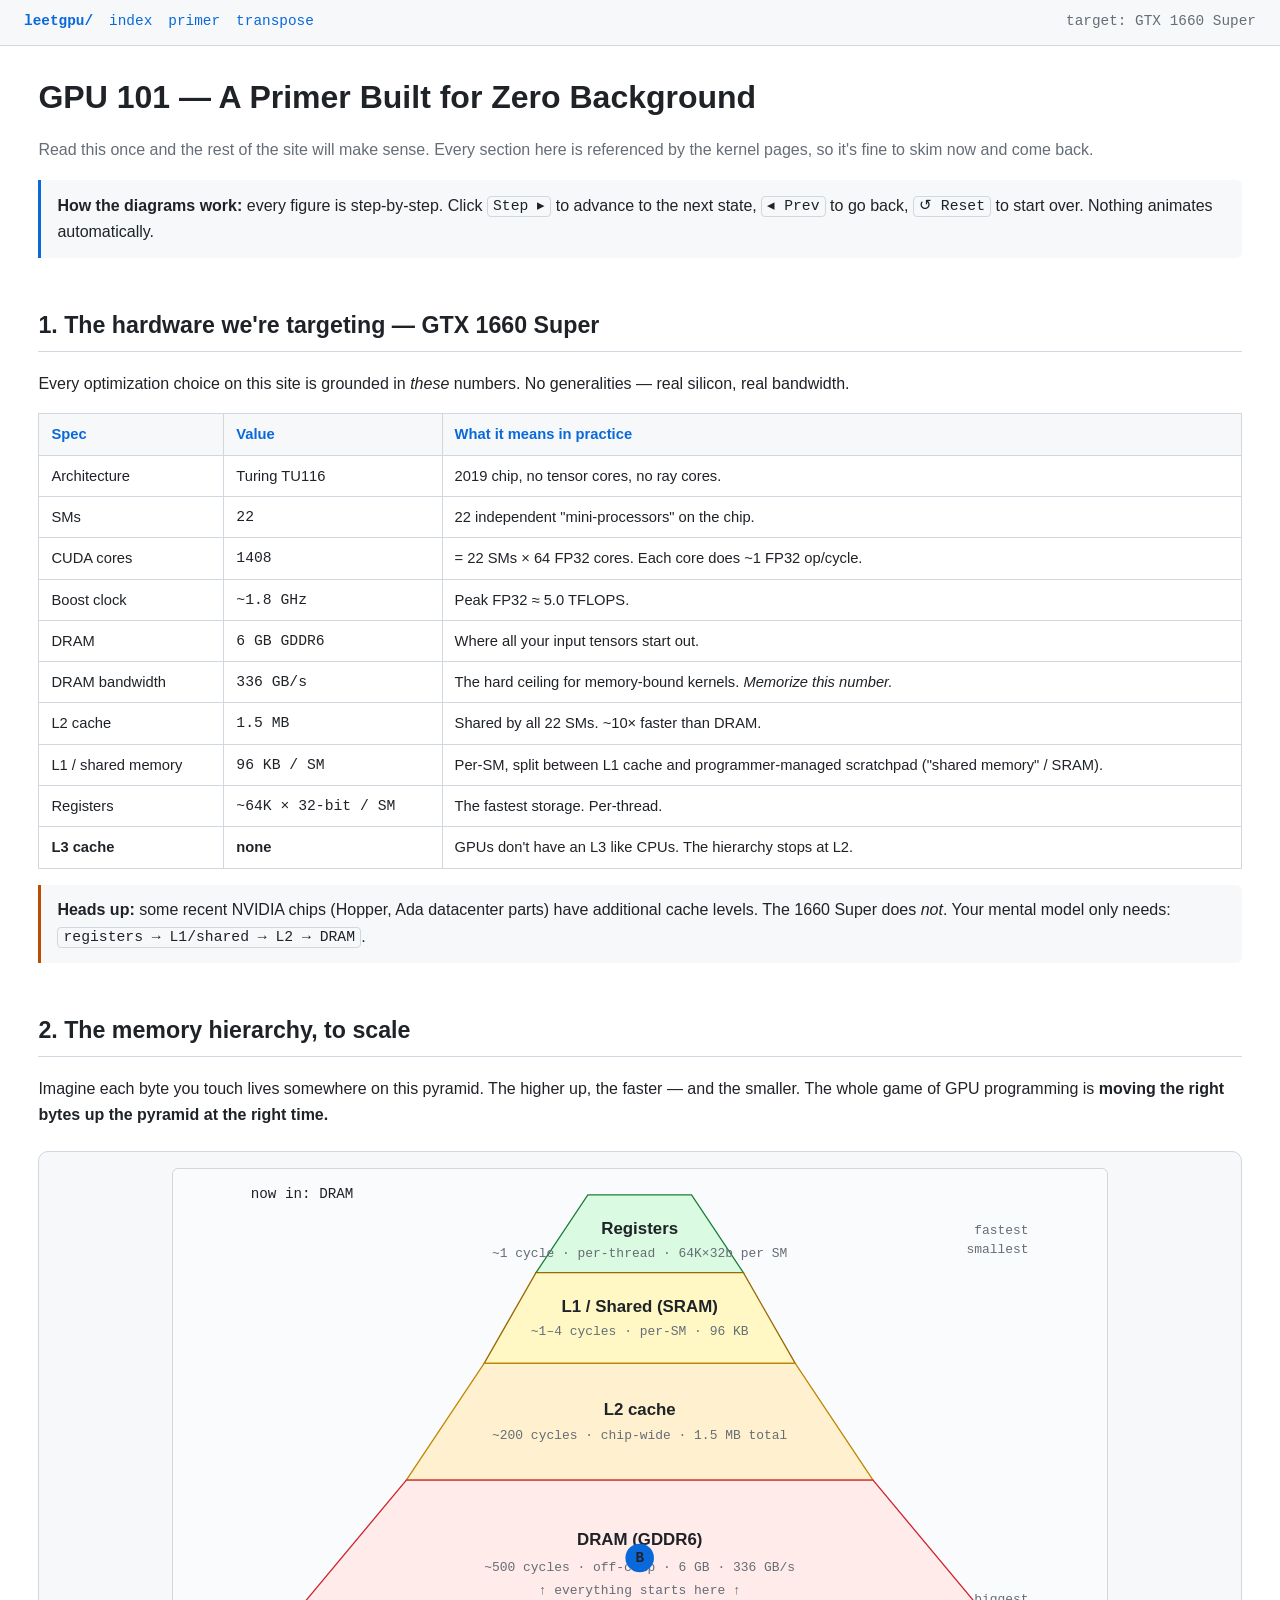
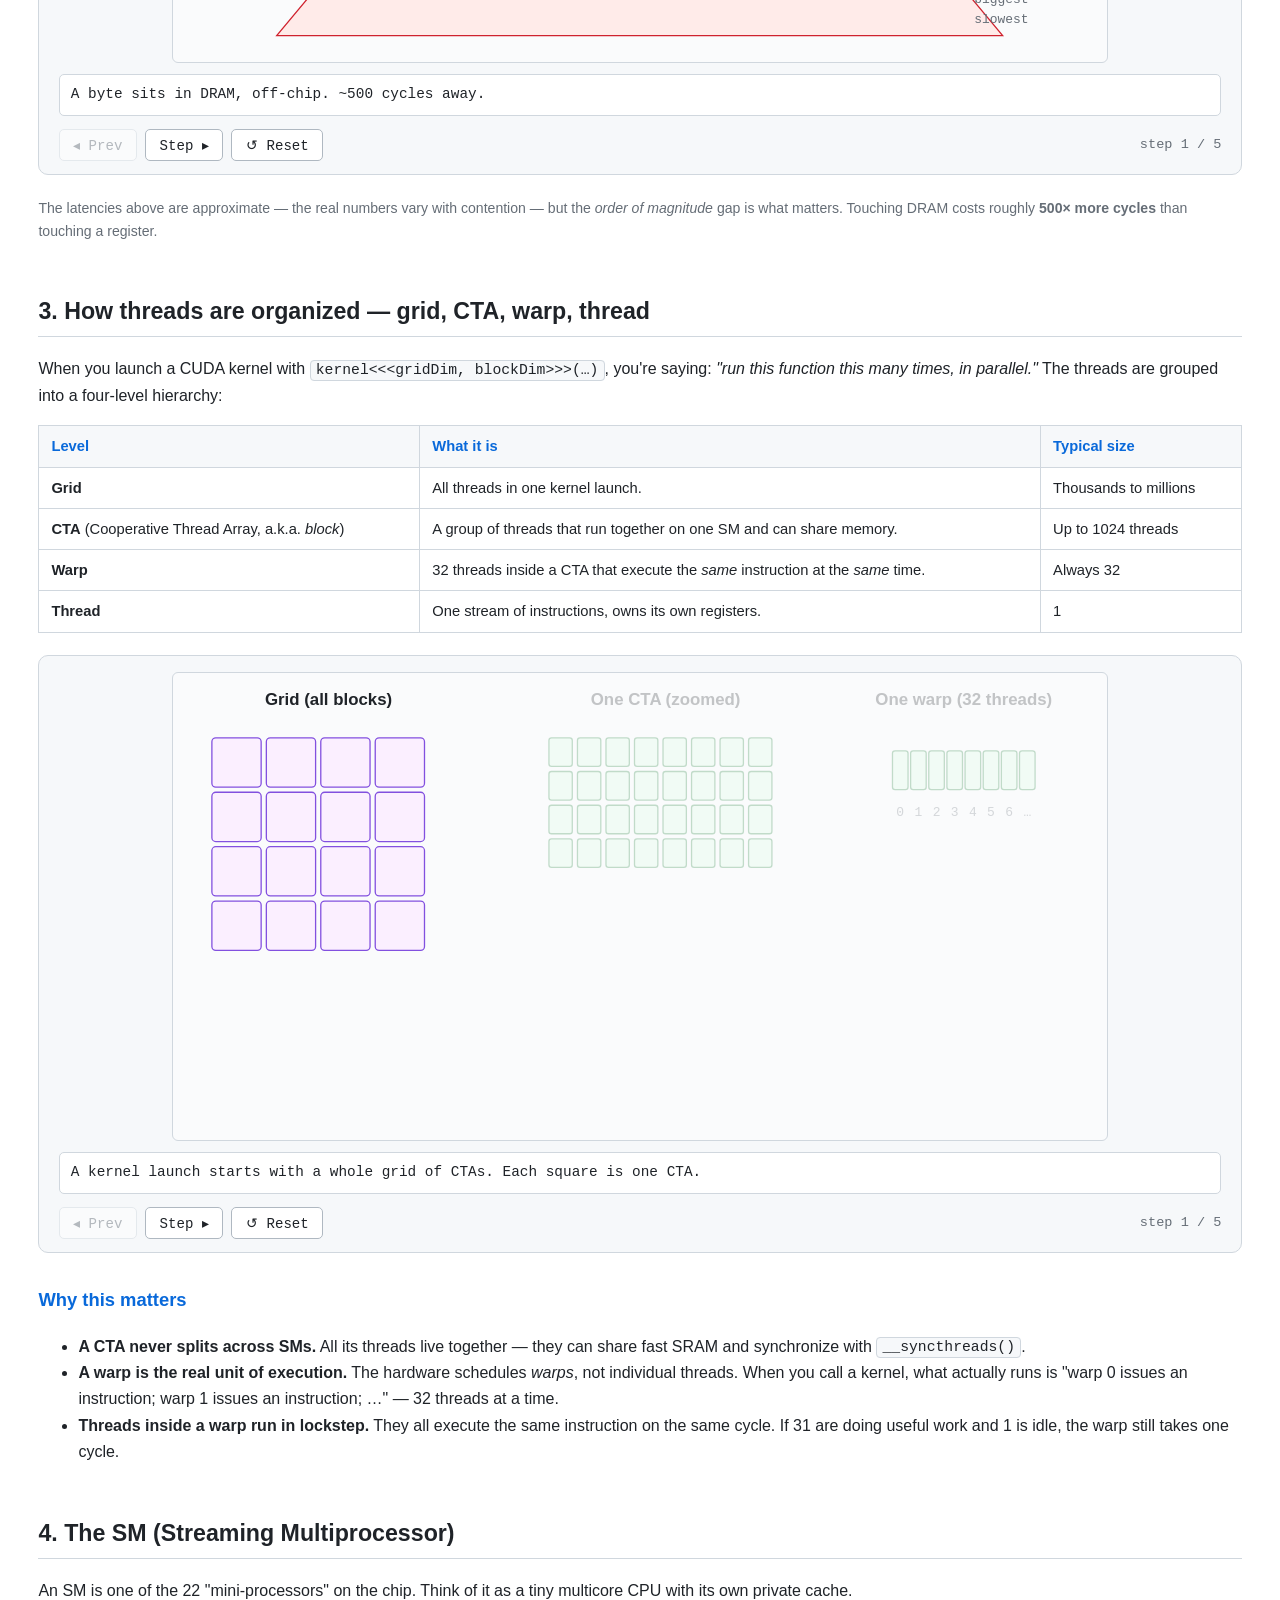
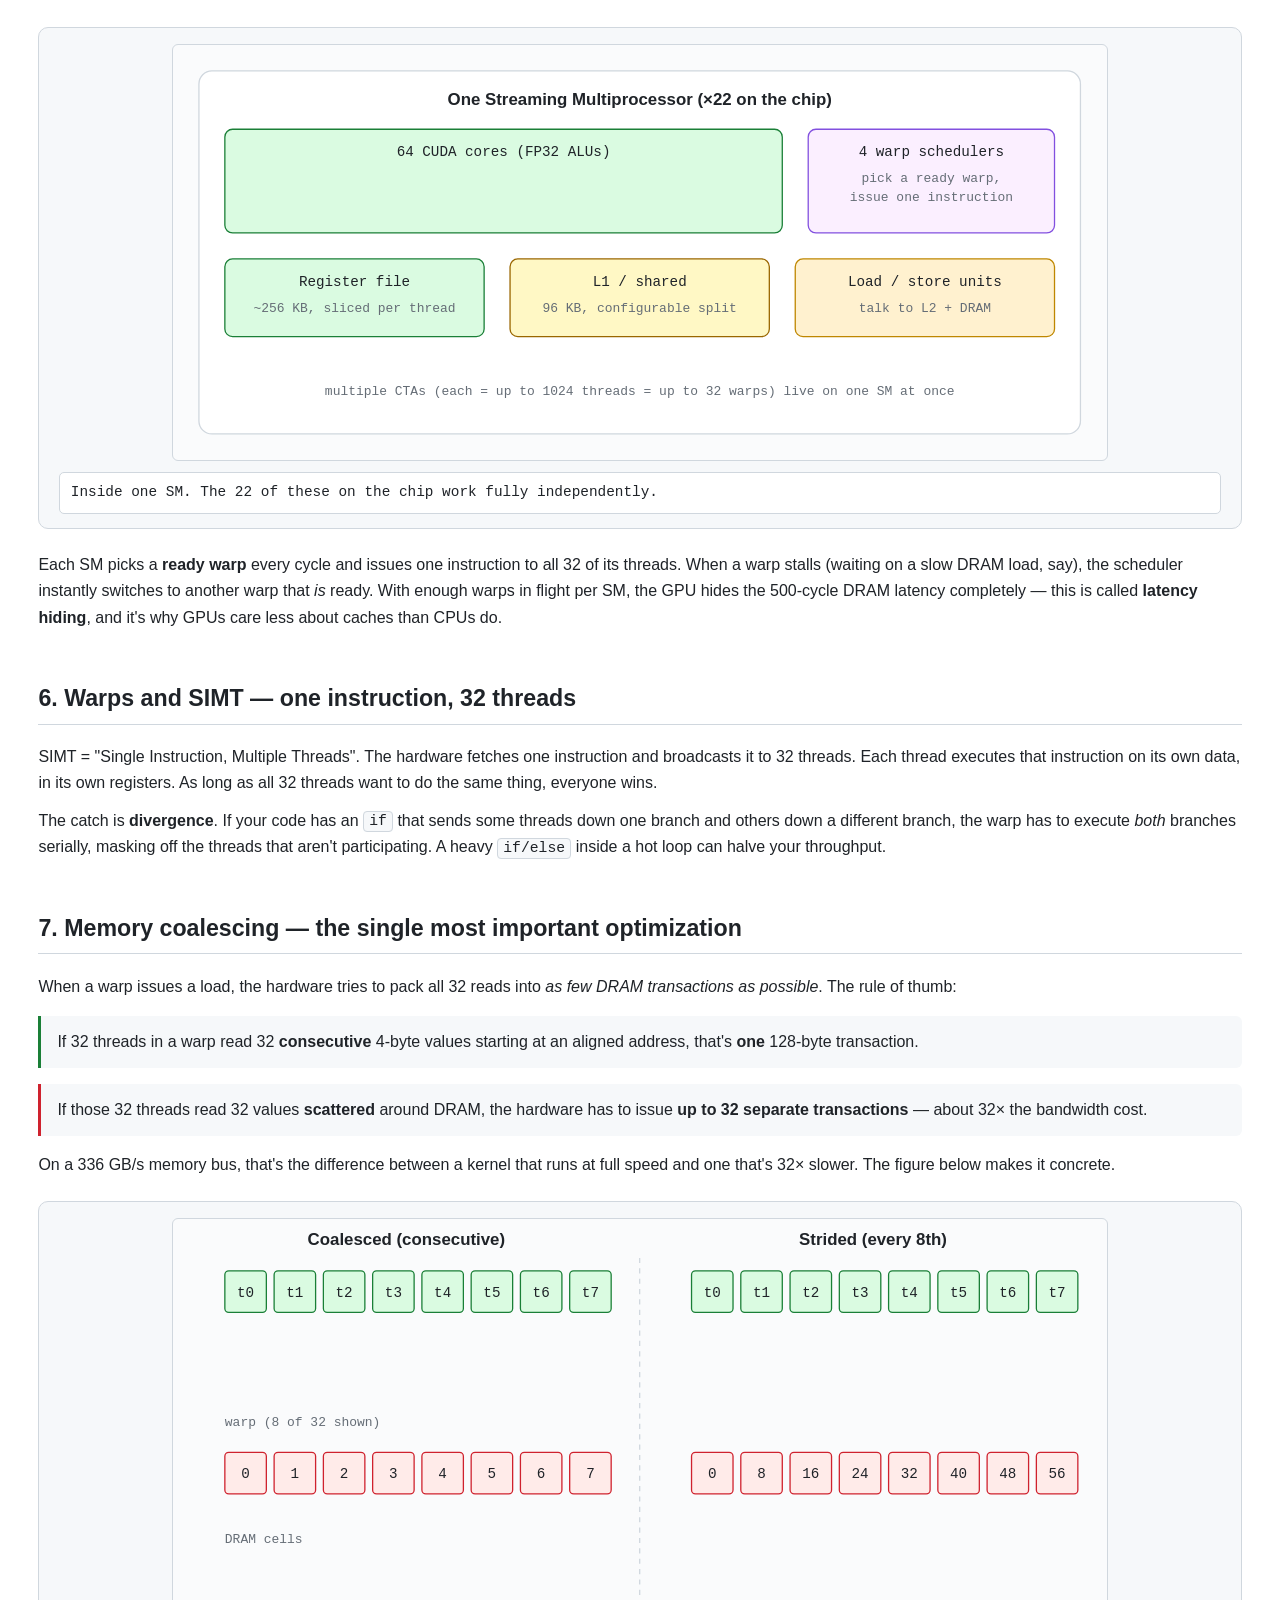
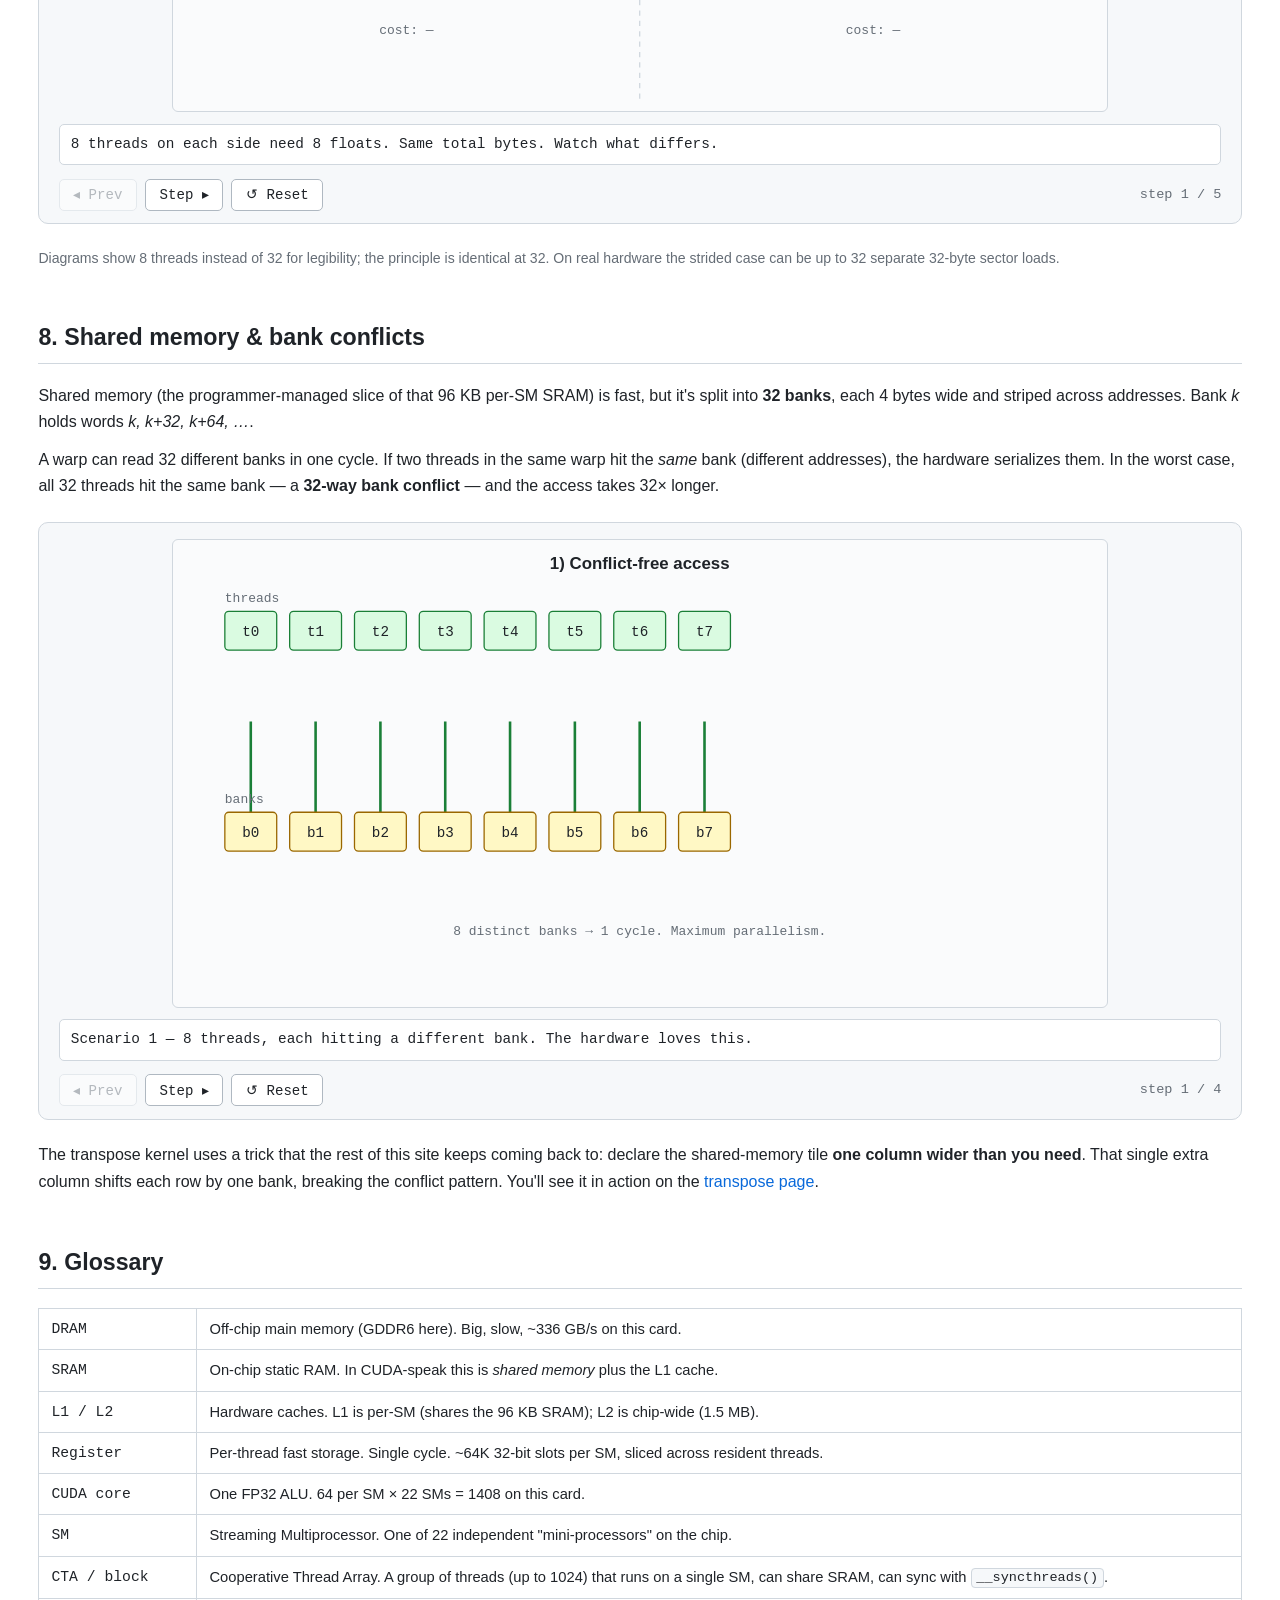
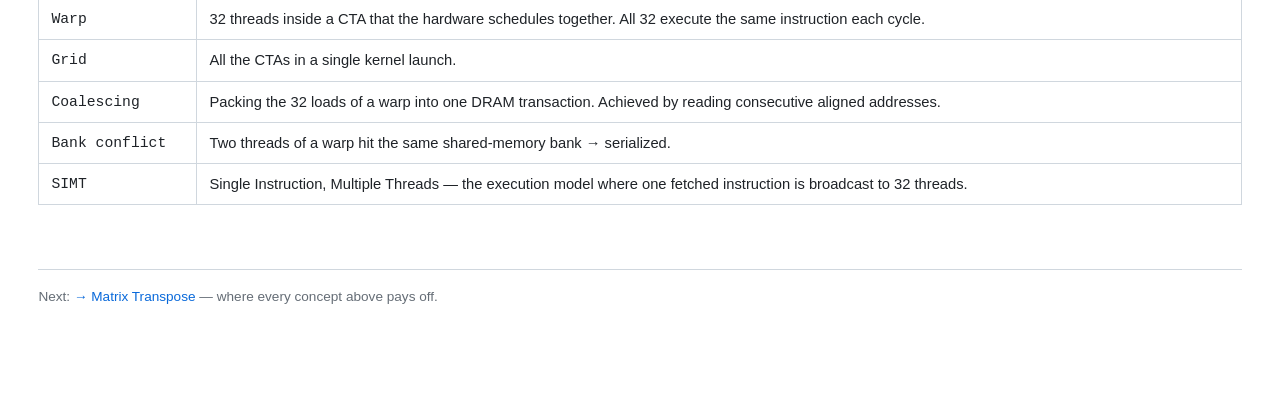
==== docs/primer.html @ 8d734453 "first" ====
<!DOCTYPE html>
<html lang="en">
<head>
<meta charset="UTF-8" />
<meta name="viewport" content="width=device-width, initial-scale=1" />
<title>GPU 101 Primer — LeetGPU</title>
<link rel="stylesheet" href="styles.css" />
</head>
<body>

<nav class="topnav">
    <span class="brand">leetgpu/</span>
    <a href="index.html">index</a>
    <a href="primer.html">primer</a>
    <a href="transpose.html">transpose</a>
    <span class="spacer"></span>
    <span class="dim">target: GTX 1660 Super</span>
</nav>

<main>

<h1>GPU 101 — A Primer Built for Zero Background</h1>
<p class="dim">
    Read this once and the rest of the site will make sense. Every section here is
    referenced by the kernel pages, so it's fine to skim now and come back.
</p>

<div class="callout">
    <strong>How the diagrams work:</strong> every figure is step-by-step. Click
    <code>Step ▸</code> to advance to the next state, <code>◂ Prev</code> to go back,
    <code>↺ Reset</code> to start over. Nothing animates automatically.
</div>


<h2>1. The hardware we're targeting — GTX 1660 Super</h2>

<p>
    Every optimization choice on this site is grounded in <em>these</em> numbers.
    No generalities — real silicon, real bandwidth.
</p>

<table>
<tr><th>Spec</th><th>Value</th><th>What it means in practice</th></tr>
<tr><td>Architecture</td><td>Turing TU116</td><td>2019 chip, no tensor cores, no ray cores.</td></tr>
<tr><td>SMs</td><td class="mono">22</td><td>22 independent "mini-processors" on the chip.</td></tr>
<tr><td>CUDA cores</td><td class="mono">1408</td><td>= 22 SMs × 64 FP32 cores. Each core does ~1 FP32 op/cycle.</td></tr>
<tr><td>Boost clock</td><td class="mono">~1.8 GHz</td><td>Peak FP32 ≈ 5.0 TFLOPS.</td></tr>
<tr><td>DRAM</td><td class="mono">6 GB GDDR6</td><td>Where all your input tensors start out.</td></tr>
<tr><td>DRAM bandwidth</td><td class="mono">336 GB/s</td><td>The hard ceiling for memory-bound kernels. <em>Memorize this number.</em></td></tr>
<tr><td>L2 cache</td><td class="mono">1.5 MB</td><td>Shared by all 22 SMs. ~10× faster than DRAM.</td></tr>
<tr><td>L1 / shared memory</td><td class="mono">96 KB / SM</td><td>Per-SM, split between L1 cache and programmer-managed scratchpad ("shared memory" / SRAM).</td></tr>
<tr><td>Registers</td><td class="mono">~64K × 32-bit / SM</td><td>The fastest storage. Per-thread.</td></tr>
<tr><td><strong>L3 cache</strong></td><td><strong>none</strong></td><td>GPUs don't have an L3 like CPUs. The hierarchy stops at L2.</td></tr>
</table>

<div class="callout warn">
    <strong>Heads up:</strong> some recent NVIDIA chips (Hopper, Ada datacenter parts)
    have additional cache levels. The 1660 Super does <em>not</em>. Your mental
    model only needs: <code>registers → L1/shared → L2 → DRAM</code>.
</div>

<!-- ===================================================================== -->
<h2>2. The memory hierarchy, to scale</h2>

<p>
    Imagine each byte you touch lives somewhere on this pyramid. The higher up,
    the faster — and the smaller. The whole game of GPU programming is
    <strong>moving the right bytes up the pyramid at the right time.</strong>
</p>

<div class="figure" id="fig-mem">
    <svg viewBox="0 0 720 380" preserveAspectRatio="xMidYMid meet" aria-label="GPU memory hierarchy">
        <g id="memHier">
            <!-- Register layer (top) -->
            <polygon points="320,20 400,20 440,80 280,80" fill="#dafbe1" stroke="#1a7f37" />
            <text x="360" y="50" text-anchor="middle" class="svg-title">Registers</text>
            <text x="360" y="68" text-anchor="middle" class="svg-dim">~1 cycle · per-thread · 64K×32b per SM</text>

            <!-- L1 / shared -->
            <polygon points="280,80 440,80 480,150 240,150" fill="#fff8c5" stroke="#9a6700" />
            <text x="360" y="110" text-anchor="middle" class="svg-title">L1 / Shared (SRAM)</text>
            <text x="360" y="128" text-anchor="middle" class="svg-dim">~1–4 cycles · per-SM · 96 KB</text>

            <!-- L2 -->
            <polygon points="240,150 480,150 540,240 180,240" fill="#fff1cf" stroke="#bf8700" />
            <text x="360" y="190" text-anchor="middle" class="svg-title">L2 cache</text>
            <text x="360" y="208" text-anchor="middle" class="svg-dim">~200 cycles · chip-wide · 1.5 MB total</text>

            <!-- DRAM (bottom) -->
            <polygon points="180,240 540,240 640,360 80,360" fill="#ffebe9" stroke="#cf222e" />
            <text x="360" y="290" text-anchor="middle" class="svg-title">DRAM (GDDR6)</text>
            <text x="360" y="310" text-anchor="middle" class="svg-dim">~500 cycles · off-chip · 6 GB · 336 GB/s</text>
            <text x="360" y="328" text-anchor="middle" class="svg-dim">↑ everything starts here ↑</text>
        </g>

        <!-- Side annotations -->
        <text x="660" y="50"  class="svg-dim" text-anchor="end">fastest</text>
        <text x="660" y="350" class="svg-dim" text-anchor="end">slowest</text>
        <text x="660" y="65"  class="svg-dim" text-anchor="end">smallest</text>
        <text x="660" y="335" class="svg-dim" text-anchor="end">biggest</text>

        <!-- Moving "byte" packet -->
        <g id="bytePacket" opacity="0">
            <circle r="11" fill="#0969da" />
            <text dy="3.5" text-anchor="middle" class="svg-lbl" fill="#fff" font-weight="700">B</text>
        </g>
        <text id="byteLabel" x="60" y="22" class="svg-lbl" fill="#0969da">a byte's journey…</text>
    </svg>
    <div class="caption" id="cap-mem">Click <strong>Step ▸</strong> to walk one byte from DRAM up to a register.</div>
    <div class="controls">
        <button data-act="prev">◂ Prev</button>
        <button data-act="step">Step ▸</button>
        <button data-act="reset">↺ Reset</button>
        <span class="tick-label">step 1 / 5</span>
    </div>
</div>

<p class="dim small">
    The latencies above are approximate — the real numbers vary with contention —
    but the <em>order of magnitude</em> gap is what matters. Touching DRAM costs
    roughly <strong>500× more cycles</strong> than touching a register.
</p>

<!-- ===================================================================== -->
<h2>3. How threads are organized — grid, CTA, warp, thread</h2>

<p>
    When you launch a CUDA kernel with <code>kernel&lt;&lt;&lt;gridDim, blockDim&gt;&gt;&gt;(…)</code>,
    you're saying: <em>"run this function this many times, in parallel."</em> The threads
    are grouped into a four-level hierarchy:
</p>

<table>
<tr><th>Level</th><th>What it is</th><th>Typical size</th></tr>
<tr><td><strong>Grid</strong></td><td>All threads in one kernel launch.</td><td>Thousands to millions</td></tr>
<tr><td><strong>CTA</strong> (Cooperative Thread Array, a.k.a. <em>block</em>)</td><td>A group of threads that run together on one SM and can share memory.</td><td>Up to 1024 threads</td></tr>
<tr><td><strong>Warp</strong></td><td>32 threads inside a CTA that execute the <em>same</em> instruction at the <em>same</em> time.</td><td>Always 32</td></tr>
<tr><td><strong>Thread</strong></td><td>One stream of instructions, owns its own registers.</td><td>1</td></tr>
</table>

<div class="figure" id="fig-grid">
    <svg viewBox="0 0 720 360" preserveAspectRatio="xMidYMid meet">
        <g id="gridView">
            <text x="120" y="25" text-anchor="middle" class="svg-title">Grid (all blocks)</text>
            <g id="gridBlocks"></g>
        </g>

        <g id="ctaView">
            <text x="380" y="25" text-anchor="middle" class="svg-title">One CTA (zoomed)</text>
            <g id="ctaThreads"></g>
        </g>

        <g id="warpView">
            <text x="610" y="25" text-anchor="middle" class="svg-title">One warp (32 threads)</text>
            <g id="warpLane"></g>
            <text x="610" y="200" text-anchor="middle" class="svg-dim" id="warpInstr">idle</text>
        </g>
    </svg>
    <div class="caption" id="cap-grid">A kernel launch is a grid of CTAs. Each CTA contains warps. Each warp contains 32 threads.</div>
    <div class="controls">
        <button data-act="prev">◂ Prev</button>
        <button data-act="step">Step ▸</button>
        <button data-act="reset">↺ Reset</button>
        <span class="tick-label">step 1 / 5</span>
    </div>
</div>

<h3>Why this matters</h3>
<ul>
    <li><strong>A CTA never splits across SMs.</strong> All its threads live together — they can share fast SRAM and synchronize with <code>__syncthreads()</code>.</li>
    <li><strong>A warp is the real unit of execution.</strong> The hardware schedules <em>warps</em>, not individual threads. When you call a kernel, what actually runs is "warp 0 issues an instruction; warp 1 issues an instruction; …" — 32 threads at a time.</li>
    <li><strong>Threads inside a warp run in lockstep.</strong> They all execute the same instruction on the same cycle. If 31 are doing useful work and 1 is idle, the warp still takes one cycle.</li>
</ul>

<!-- ===================================================================== -->
<h2>4. The SM (Streaming Multiprocessor)</h2>

<p>
    An SM is one of the 22 "mini-processors" on the chip. Think of it as a tiny
    multicore CPU with its own private cache.
</p>

<div class="figure">
    <svg viewBox="0 0 720 320" preserveAspectRatio="xMidYMid meet">
        <rect x="20" y="20" width="680" height="280" fill="#ffffff" stroke="#d0d7de" rx="10" />
        <text x="360" y="46" text-anchor="middle" class="svg-title">One Streaming Multiprocessor (×22 on the chip)</text>

        <!-- CUDA cores -->
        <rect x="40" y="65" width="430" height="80" fill="#dafbe1" stroke="#1a7f37" rx="6" />
        <text x="255" y="86" text-anchor="middle" class="svg-lbl" fill="#1a7f37">64 CUDA cores (FP32 ALUs)</text>

        <!-- Warp schedulers -->
        <rect x="490" y="65" width="190" height="80" fill="#fbefff" stroke="#8250df" rx="6" />
        <text x="585" y="86" text-anchor="middle" class="svg-lbl" fill="#8250df">4 warp schedulers</text>
        <text x="585" y="106" text-anchor="middle" class="svg-dim">pick a ready warp,</text>
        <text x="585" y="120" text-anchor="middle" class="svg-dim">issue one instruction</text>

        <!-- Registers -->
        <rect x="40" y="165" width="200" height="60" fill="#dafbe1" stroke="#1a7f37" rx="6" />
        <text x="140" y="186" text-anchor="middle" class="svg-lbl" fill="#1a7f37">Register file</text>
        <text x="140" y="206" text-anchor="middle" class="svg-dim">~256 KB, sliced per thread</text>

        <!-- L1 / shared -->
        <rect x="260" y="165" width="200" height="60" fill="#fff8c5" stroke="#9a6700" rx="6" />
        <text x="360" y="186" text-anchor="middle" class="svg-lbl" fill="#9a6700">L1 / shared</text>
        <text x="360" y="206" text-anchor="middle" class="svg-dim">96 KB, configurable split</text>

        <!-- LD/ST units -->
        <rect x="480" y="165" width="200" height="60" fill="#fff1cf" stroke="#bf8700" rx="6" />
        <text x="580" y="186" text-anchor="middle" class="svg-lbl" fill="#bf8700">Load / store units</text>
        <text x="580" y="206" text-anchor="middle" class="svg-dim">talk to L2 + DRAM</text>

        <text x="360" y="270" text-anchor="middle" class="svg-dim">
            multiple CTAs (each = up to 1024 threads = up to 32 warps) live on one SM at once
        </text>
    </svg>
    <div class="caption">Inside one SM. The 22 of these on the chip work fully independently.</div>
</div>

<p>
    Each SM picks a <strong>ready warp</strong> every cycle and issues one instruction to all 32 of its threads.
    When a warp stalls (waiting on a slow DRAM load, say), the scheduler instantly switches to another warp
    that <em>is</em> ready. With enough warps in flight per SM, the GPU hides the 500-cycle DRAM latency
    completely — this is called <strong>latency hiding</strong>, and it's why GPUs care less about caches
    than CPUs do.
</p>

<!-- ===================================================================== -->
<h2>6. Warps and SIMT — one instruction, 32 threads</h2>

<p>
    SIMT = "Single Instruction, Multiple Threads". The hardware fetches one instruction
    and broadcasts it to 32 threads. Each thread executes that instruction on its own
    data, in its own registers. As long as all 32 threads want to do the same thing,
    everyone wins.
</p>

<p>
    The catch is <strong>divergence</strong>. If your code has an <code>if</code> that
    sends some threads down one branch and others down a different branch, the warp
    has to execute <em>both</em> branches serially, masking off the threads that
    aren't participating. A heavy <code>if/else</code> inside a hot loop can halve
    your throughput.
</p>

<!-- ===================================================================== -->
<h2>7. Memory coalescing — the single most important optimization</h2>

<p>
    When a warp issues a load, the hardware tries to pack all 32 reads into <em>as
    few DRAM transactions as possible</em>. The rule of thumb:
</p>

<div class="callout good">
    If 32 threads in a warp read 32 <strong>consecutive</strong> 4-byte values starting
    at an aligned address, that's <strong>one</strong> 128-byte transaction.
</div>

<div class="callout bad">
    If those 32 threads read 32 values <strong>scattered</strong> around DRAM,
    the hardware has to issue <strong>up to 32 separate transactions</strong> — about
    32× the bandwidth cost.
</div>

<p>
    On a 336 GB/s memory bus, that's the difference between a kernel that runs at full
    speed and one that's 32× slower. The figure below makes it concrete.
</p>

<div class="figure" id="fig-coalesce">
    <svg viewBox="0 0 720 380" preserveAspectRatio="xMidYMid meet">
        <text x="180" y="20" text-anchor="middle" class="svg-title">Coalesced (consecutive)</text>
        <text x="540" y="20" text-anchor="middle" class="svg-title">Strided (every 8th)</text>

        <g id="coalLeft">
            <g id="coalThreads" transform="translate(40,40)"></g>
            <g id="coalArrows" transform="translate(40,90)"></g>
            <g id="coalDram" transform="translate(40,180)"></g>
            <g id="coalBadge" transform="translate(180,260)" opacity="0">
                <rect x="-72" y="-18" width="144" height="32" rx="6" fill="#dafbe1" stroke="#1a7f37" />
                <text x="0" y="3" text-anchor="middle" class="svg-lbl" fill="#1a7f37">1 transaction</text>
            </g>
            <text x="180" y="320" text-anchor="middle" class="svg-dim" id="coalCost">cost: —</text>
        </g>

        <line x1="360" y1="30" x2="360" y2="370" stroke="#d0d7de" stroke-dasharray="4 4" />

        <g id="coalRight">
            <g id="strThreads" transform="translate(400,40)"></g>
            <g id="strArrows" transform="translate(400,90)"></g>
            <g id="strDram" transform="translate(400,180)"></g>
            <g id="strBadge" transform="translate(540,260)" opacity="0">
                <rect x="-82" y="-18" width="164" height="32" rx="6" fill="#ffebe9" stroke="#cf222e" />
                <text x="0" y="3" text-anchor="middle" class="svg-lbl" fill="#cf222e">8 transactions</text>
            </g>
            <text x="540" y="320" text-anchor="middle" class="svg-dim" id="strCost">cost: —</text>
        </g>

        <text x="40"  y="160" class="svg-dim">warp (8 of 32 shown)</text>
        <text x="40"  y="250" class="svg-dim">DRAM cells</text>
    </svg>
    <div class="caption" id="cap-coal">Two warps. Same number of bytes. Vastly different cost.</div>
    <div class="controls">
        <button data-act="prev">◂ Prev</button>
        <button data-act="step">Step ▸</button>
        <button data-act="reset">↺ Reset</button>
        <span class="tick-label">step 1 / 5</span>
    </div>
</div>

<p class="small dim">
    Diagrams show 8 threads instead of 32 for legibility; the principle is identical at 32.
    On real hardware the strided case can be up to 32 separate 32-byte sector loads.
</p>

<!-- ===================================================================== -->
<h2>8. Shared memory & bank conflicts</h2>

<p>
    Shared memory (the programmer-managed slice of that 96 KB per-SM SRAM) is fast,
    but it's split into <strong>32 banks</strong>, each 4 bytes wide and striped across
    addresses. Bank <em>k</em> holds words <em>k, k+32, k+64, …</em>.
</p>

<p>
    A warp can read 32 different banks in one cycle. If two threads in the same warp
    hit the <em>same</em> bank (different addresses), the hardware serializes them.
    In the worst case, all 32 threads hit the same bank — a <strong>32-way bank conflict</strong>
    — and the access takes 32× longer.
</p>

<div class="figure" id="fig-banks">
    <svg viewBox="0 0 720 360" preserveAspectRatio="xMidYMid meet">
        <text x="360" y="22" text-anchor="middle" class="svg-title" id="bankTitle">Conflict-free access</text>

        <text x="40" y="48" class="svg-dim">threads</text>
        <g id="bankThreads" transform="translate(40,55)"></g>

        <g id="bankArrows" transform="translate(0,110)"></g>

        <text x="40" y="203" class="svg-dim">banks</text>
        <g id="bankCells" transform="translate(40,210)"></g>

        <text x="360" y="305" text-anchor="middle" class="svg-dim" id="bankCaption">all 8 threads hit different banks → 1 cycle</text>
    </svg>
    <div class="caption" id="cap-banks">Step through three scenarios: conflict-free, 8-way conflict, and the "+1 padding" fix.</div>
    <div class="controls">
        <button data-act="prev">◂ Prev</button>
        <button data-act="step">Step ▸</button>
        <button data-act="reset">↺ Reset</button>
        <span class="tick-label">step 1 / 4</span>
    </div>
</div>

<p>
    The transpose kernel uses a trick that the rest of this site keeps coming back to:
    declare the shared-memory tile <strong>one column wider than you need</strong>.
    That single extra column shifts each row by one bank, breaking the conflict
    pattern. You'll see it in action on the <a href="transpose.html">transpose page</a>.
</p>

<!-- ===================================================================== -->
<h2>9. Glossary</h2>

<table>
<tr><td class="mono">DRAM</td><td>Off-chip main memory (GDDR6 here). Big, slow, ~336 GB/s on this card.</td></tr>
<tr><td class="mono">SRAM</td><td>On-chip static RAM. In CUDA-speak this is <em>shared memory</em> plus the L1 cache.</td></tr>
<tr><td class="mono">L1 / L2</td><td>Hardware caches. L1 is per-SM (shares the 96 KB SRAM); L2 is chip-wide (1.5 MB).</td></tr>
<tr><td class="mono">Register</td><td>Per-thread fast storage. Single cycle. ~64K 32-bit slots per SM, sliced across resident threads.</td></tr>
<tr><td class="mono">CUDA core</td><td>One FP32 ALU. 64 per SM × 22 SMs = 1408 on this card.</td></tr>
<tr><td class="mono">SM</td><td>Streaming Multiprocessor. One of 22 independent "mini-processors" on the chip.</td></tr>
<tr><td class="mono">CTA / block</td><td>Cooperative Thread Array. A group of threads (up to 1024) that runs on a single SM, can share SRAM, can sync with <code>__syncthreads()</code>.</td></tr>
<tr><td class="mono">Warp</td><td>32 threads inside a CTA that the hardware schedules together. All 32 execute the same instruction each cycle.</td></tr>
<tr><td class="mono">Grid</td><td>All the CTAs in a single kernel launch.</td></tr>
<tr><td class="mono">Coalescing</td><td>Packing the 32 loads of a warp into one DRAM transaction. Achieved by reading consecutive aligned addresses.</td></tr>
<tr><td class="mono">Bank conflict</td><td>Two threads of a warp hit the same shared-memory bank → serialized.</td></tr>
<tr><td class="mono">SIMT</td><td>Single Instruction, Multiple Threads — the execution model where one fetched instruction is broadcast to 32 threads.</td></tr>
</table>

<footer>
    Next: <a href="transpose.html">→ Matrix Transpose</a> — where every concept above pays off.
</footer>

</main>

<!-- ===================================================================== -->
<!-- Step-by-step figure controller. Each tick.apply() sets state fully so   -->
<!-- stepping backwards just re-applies the chosen tick.                     -->
<!-- ===================================================================== -->
<script>
class StepFig {
    constructor(figEl, ticks) {
        this.fig = figEl;
        this.ticks = ticks;
        this.idx = 0;
        this.cap = figEl.querySelector('.caption');
        this.tickLabel = figEl.querySelector('.tick-label');
        this.btnPrev  = figEl.querySelector('[data-act=prev]');
        this.btnStep  = figEl.querySelector('[data-act=step]');
        this.btnReset = figEl.querySelector('[data-act=reset]');
        if (this.btnPrev)  this.btnPrev.addEventListener('click', () => this.prev());
        if (this.btnStep)  this.btnStep.addEventListener('click', () => this.step());
        if (this.btnReset) this.btnReset.addEventListener('click', () => this.reset());
        this.render();
    }
    render() {
        this.ticks[this.idx].apply();
        if (this.cap) this.cap.textContent = this.ticks[this.idx].caption;
        if (this.tickLabel) this.tickLabel.textContent = `step ${this.idx + 1} / ${this.ticks.length}`;
        if (this.btnPrev) this.btnPrev.disabled = (this.idx === 0);
        if (this.btnStep) this.btnStep.disabled = (this.idx === this.ticks.length - 1);
    }
    step()  { if (this.idx < this.ticks.length - 1) { this.idx++; this.render(); } }
    prev()  { if (this.idx > 0) { this.idx--; this.render(); } }
    reset() { this.idx = 0; this.render(); }
}

const NS = 'http://www.w3.org/2000/svg';
function mk(tag, attrs = {}, parent = null) {
    const el = document.createElementNS(NS, tag);
    for (const k in attrs) el.setAttribute(k, attrs[k]);
    if (parent) parent.appendChild(el);
    return el;
}

// =======================================================================
// Figure 1: memory hierarchy — a byte travels up
// =======================================================================
(function () {
    const fig = document.getElementById('fig-mem');
    const packet = fig.querySelector('#bytePacket');
    const label  = fig.querySelector('#byteLabel');

    const stops = [
        { x: 360, y: 300, name: 'DRAM',        color: '#cf222e' },
        { x: 360, y: 195, name: 'L2',          color: '#bf8700' },
        { x: 360, y: 115, name: 'L1 / shared', color: '#9a6700' },
        { x: 360, y: 45,  name: 'register',    color: '#1a7f37' }
    ];
    function setStop(i, txt) {
        packet.setAttribute('opacity', 1);
        packet.setAttribute('transform', `translate(${stops[i].x},${stops[i].y})`);
        label.textContent = txt;
        label.setAttribute('fill', stops[i].color);
    }
    const ticks = [
        { caption: 'A byte sits in DRAM, off-chip. ~500 cycles away.',
          apply: () => setStop(0, 'now in: DRAM') },
        { caption: 'The load-store unit fetches it; it lands in L2 (~200 cycles total).',
          apply: () => setStop(1, 'now in: L2') },
        { caption: 'L2 → L1: now on the same SM as our warp.',
          apply: () => setStop(2, 'now in: L1 / shared') },
        { caption: 'Finally loaded into a register — single-cycle access from here.',
          apply: () => setStop(3, 'now in: register') },
        { caption: 'A re-read of the same byte is now nearly free. Reusing data is the whole point of caches.',
          apply: () => setStop(3, 'reuse → register again') },
    ];
    new StepFig(fig, ticks);
})();

// =======================================================================
// Figure 2: grid → CTA → warp zoom
// =======================================================================
(function () {
    const fig = document.getElementById('fig-grid');
    const gridG = fig.querySelector('#gridBlocks');
    const ctaG  = fig.querySelector('#ctaThreads');
    const warpG = fig.querySelector('#warpLane');
    const ctaView  = fig.querySelector('#ctaView');
    const warpView = fig.querySelector('#warpView');
    const warpInstr = fig.querySelector('#warpInstr');

    // 4×4 grid of blocks
    for (let r = 0; r < 4; r++) for (let c = 0; c < 4; c++) {
        mk('rect', { x: 30 + c * 42, y: 50 + r * 42, width: 38, height: 38,
            rx: 3, fill: '#fbefff', stroke: '#8250df' }, gridG);
    }
    const highlight = mk('rect', {
        x: 30, y: 50, width: 38, height: 38, rx: 3,
        fill: 'none', stroke: '#0969da', 'stroke-width': 3, opacity: 0
    }, gridG);

    // 8×4 thread cells inside one CTA
    const tCells = [];
    for (let r = 0; r < 4; r++) for (let c = 0; c < 8; c++) {
        tCells.push(mk('rect', { x: 290 + c * 22, y: 50 + r * 26, width: 18, height: 22,
            rx: 2, fill: '#dafbe1', stroke: '#1a7f37' }, ctaG));
    }
    const warpHL = mk('rect', {
        x: 288, y: 48, width: 180, height: 26, rx: 3,
        fill: 'none', stroke: '#8250df', 'stroke-width': 3, opacity: 0
    }, ctaG);

    // 8 lane cells
    const laneCells = [];
    for (let i = 0; i < 8; i++) {
        laneCells.push(mk('rect', { x: 555 + i * 14, y: 60, width: 12, height: 30,
            rx: 2, fill: '#dafbe1', stroke: '#1a7f37' }, warpG));
        mk('text', { x: 561 + i * 14, y: 110, 'text-anchor': 'middle', class: 'svg-dim' }, warpG)
            .textContent = (i === 7 ? '…' : i);
    }

    function setState(s) {
        highlight.setAttribute('opacity', s.highlight);
        ctaView.setAttribute('opacity', s.cta);
        warpView.setAttribute('opacity', s.warp);
        warpHL.setAttribute('opacity', s.warpHL);
        laneCells.forEach(c => c.setAttribute('fill', s.lanes));
        warpInstr.textContent = s.instr;
    }
    const DIM = 0.25, ON = 1.0;
    const defaultLane = '#dafbe1';
    const ticks = [
        { caption: 'A kernel launch starts with a whole grid of CTAs. Each square is one CTA.',
          apply: () => setState({ highlight: 0, cta: DIM, warp: DIM, warpHL: 0, lanes: defaultLane, instr: '' }) },
        { caption: 'Pick one CTA. All of its threads will run on a single SM, sharing fast SRAM.',
          apply: () => setState({ highlight: 1, cta: ON,  warp: DIM, warpHL: 0, lanes: defaultLane, instr: '' }) },
        { caption: 'Inside the CTA, threads are sliced into warps of 32. (Diagram shows 8 per row for space.)',
          apply: () => setState({ highlight: 1, cta: ON,  warp: ON,  warpHL: 1, lanes: defaultLane, instr: '' }) },
        { caption: 'The hardware schedules the whole warp at once. Same instruction, 32 threads.',
          apply: () => setState({ highlight: 1, cta: ON,  warp: ON,  warpHL: 1, lanes: '#a5d6f4', instr: 'LD r0, [addr+lane]' }) },
        { caption: 'Next cycle, the scheduler may pick a different warp from the same or another CTA. Always 32 lanes wide.',
          apply: () => setState({ highlight: 1, cta: ON,  warp: ON,  warpHL: 1, lanes: defaultLane, instr: 'ADD r1, r0, r2' }) },
    ];
    new StepFig(fig, ticks);
})();

// =======================================================================
// Figure 3: coalescing comparison
// =======================================================================
(function () {
    const fig = document.getElementById('fig-coalesce');
    const N = 8;

    function makeRow(parent, fill, stroke, labels) {
        for (let i = 0; i < N; i++) {
            mk('rect', { x: i * 38, y: 0, width: 32, height: 32, rx: 3,
                fill, stroke }, parent);
            mk('text', { x: i * 38 + 16, y: 20, 'text-anchor': 'middle', class: 'svg-lbl' }, parent)
                .textContent = labels[i];
        }
    }

    // LEFT
    const coalThreads = fig.querySelector('#coalThreads');
    const coalDram    = fig.querySelector('#coalDram');
    const coalArrows  = fig.querySelector('#coalArrows');
    const coalBadge   = fig.querySelector('#coalBadge');
    const coalCost    = fig.querySelector('#coalCost');
    makeRow(coalThreads, '#dafbe1', '#1a7f37', ['t0','t1','t2','t3','t4','t5','t6','t7']);
    makeRow(coalDram,    '#ffebe9', '#cf222e', ['0','1','2','3','4','5','6','7']);

    const coalArrEls = [];
    for (let i = 0; i < N; i++) {
        const x = i * 38 + 16;
        coalArrEls.push(mk('line', { x1: x, y1: 0, x2: x, y2: 80,
            stroke: '#0969da', 'stroke-width': 2, opacity: 0 }, coalArrows));
    }
    const fatArrow = mk('rect', { x: 0, y: 36, width: 38 * N - 6, height: 14, rx: 4,
        fill: '#cce5ff', stroke: '#0969da', opacity: 0 }, coalArrows);

    // RIGHT
    const strThreads = fig.querySelector('#strThreads');
    const strDram    = fig.querySelector('#strDram');
    const strArrows  = fig.querySelector('#strArrows');
    const strBadge   = fig.querySelector('#strBadge');
    const strCost    = fig.querySelector('#strCost');
    makeRow(strThreads, '#dafbe1', '#1a7f37', ['t0','t1','t2','t3','t4','t5','t6','t7']);
    const strDramCells = [];
    for (let i = 0; i < N; i++) {
        strDramCells.push(mk('rect', { x: i * 38, y: 0, width: 32, height: 32, rx: 3,
            fill: '#ffebe9', stroke: '#cf222e' }, strDram));
        mk('text', { x: i * 38 + 16, y: 20, 'text-anchor': 'middle', class: 'svg-lbl' }, strDram)
            .textContent = (i * 8);
    }
    const strArrEls = [];
    for (let i = 0; i < N; i++) {
        const x = i * 38 + 16;
        strArrEls.push(mk('line', { x1: x, y1: 0, x2: x, y2: 80,
            stroke: '#cf222e', 'stroke-width': 2, opacity: 0 }, strArrows));
    }

    function setAll(coalArrows, fat, badgeL, costL, strArrows, badgeR, costR, hotCells) {
        coalArrEls.forEach(a => a.setAttribute('opacity', coalArrows));
        fatArrow.setAttribute('opacity', fat);
        coalBadge.setAttribute('opacity', badgeL);
        coalCost.textContent = costL;
        strArrEls.forEach(a => a.setAttribute('opacity', strArrows));
        strBadge.setAttribute('opacity', badgeR);
        strCost.textContent = costR;
        strDramCells.forEach(c => c.setAttribute('fill', hotCells ? '#ffcec4' : '#ffebe9'));
    }

    const ticks = [
        { caption: '8 threads on each side need 8 floats. Same total bytes. Watch what differs.',
          apply: () => setAll(0, 0, 0, 'cost: —', 0, 0, 'cost: —', false) },
        { caption: 'Coalesced side: 8 threads issue loads to addresses 0,1,2,…,7. Hardware sees one contiguous run.',
          apply: () => setAll(0.85, 0, 0, 'cost: pending…', 0, 0, 'cost: —', false) },
        { caption: 'Coalesced merges into ONE DRAM transaction — 32 bytes pulled together.',
          apply: () => setAll(0.3, 1, 1, 'cost: 1 transaction · 32 B', 0, 0, 'cost: —', false) },
        { caption: 'Strided side: thread t_i wants address 8·i. The 8 loads are spread across the chip.',
          apply: () => setAll(0.3, 1, 1, 'cost: 1 transaction · 32 B', 0.9, 0, 'cost: pending…', false) },
        { caption: 'Strided fires 8 SEPARATE transactions — 8× the bandwidth cost for the same payload.',
          apply: () => setAll(0.3, 1, 1, 'cost: 1 transaction · 32 B', 0.9, 1, 'cost: 8 transactions · 256 B fetched', true) },
    ];
    new StepFig(fig, ticks);
})();

// =======================================================================
// Figure 4: bank conflicts
// =======================================================================
(function () {
    const fig = document.getElementById('fig-banks');
    const threadsG = fig.querySelector('#bankThreads');
    const cellsG   = fig.querySelector('#bankCells');
    const arrowsG  = fig.querySelector('#bankArrows');
    const title    = fig.querySelector('#bankTitle');
    const cap      = fig.querySelector('#bankCaption');
    const N = 8;
    for (let i = 0; i < N; i++) {
        mk('rect', { x: i*50, y: 0, width: 40, height: 30, rx: 3,
            fill: '#dafbe1', stroke: '#1a7f37' }, threadsG);
        mk('text', { x: i*50 + 20, y: 19, 'text-anchor': 'middle', class: 'svg-lbl' }, threadsG)
            .textContent = 't' + i;
        mk('rect', { x: i*50, y: 0, width: 40, height: 30, rx: 3,
            fill: '#fff8c5', stroke: '#9a6700' }, cellsG);
        mk('text', { x: i*50 + 20, y: 19, 'text-anchor': 'middle', class: 'svg-lbl' }, cellsG)
            .textContent = 'b' + i;
    }
    const arrows = [];
    for (let i = 0; i < N; i++)
        arrows.push(mk('line', { stroke: '#1a7f37', 'stroke-width': 2 }, arrowsG));

    function setArrows(targets, color) {
        arrows.forEach((a, i) => {
            const x1 = 40 + i * 50 + 20;
            const x2 = 40 + targets[i] * 50 + 20;
            a.setAttribute('x1', x1); a.setAttribute('y1', 30);
            a.setAttribute('x2', x2); a.setAttribute('y2', 100);
            a.setAttribute('stroke', color);
        });
    }

    const ident   = [0,1,2,3,4,5,6,7];
    const allZero = [0,0,0,0,0,0,0,0];

    const ticks = [
        { caption: 'Scenario 1 — 8 threads, each hitting a different bank. The hardware loves this.',
          apply: () => { title.textContent = '1) Conflict-free access';
                         setArrows(ident, '#1a7f37');
                         cap.textContent = '8 distinct banks → 1 cycle. Maximum parallelism.'; } },
        { caption: 'Scenario 2 — all 8 threads hit bank 0. Hardware must serialize them.',
          apply: () => { title.textContent = '2) 8-way bank conflict (worst case)';
                         setArrows(allZero, '#cf222e');
                         cap.textContent = 'Same bank, 8 different rows → 8 sequential cycles. 8× slowdown.'; } },
        { caption: 'Scenario 3 — declare the tile [N][N+1] instead of [N][N]. The extra column shifts every row by one bank.',
          apply: () => { title.textContent = '3) Fixed with one column of padding';
                         setArrows(ident, '#1a7f37');
                         cap.textContent = 'Now a column read again touches 8 distinct banks → back to 1 cycle.'; } },
        { caption: 'That single "+1" is why transpose kernels declare __shared__ float tile[N][N+1].',
          apply: () => { title.textContent = 'Punchline → see transpose.cu:35';
                         setArrows(ident, '#1a7f37');
                         cap.textContent = '4 bytes of wasted memory, 8× faster shared-memory transpose.'; } },
    ];
    new StepFig(fig, ticks);
})();
</script>

</body>
</html>
---- docs/styles.css ----
/* ---------------------------------------------------------
   LeetGPU docs — shared stylesheet (LIGHT theme).
   --------------------------------------------------------- */

:root {
    --bg: #ffffff;
    --bg-elev: #f6f8fa;
    --bg-code: #f6f8fa;
    --bg-svg: #fafbfc;
    --fg: #1f2328;
    --fg-dim: #656d76;
    --accent: #0969da;
    --accent-warm: #bc4c00;
    --border: #d0d7de;
    --border-strong: #afb8c1;

    /* Hardware "color legend" — used everywhere */
    --dram: #cf222e;       /* red */
    --l2: #bf8700;         /* mustard */
    --shared: #9a6700;     /* yellow-brown */
    --reg: #1a7f37;        /* green */
    --warp: #8250df;       /* purple */
    --bad: #cf222e;
    --good: #1a7f37;

    --font-mono: ui-monospace, "JetBrains Mono", "Fira Code", Menlo, Consolas, monospace;
    --font-sans: -apple-system, BlinkMacSystemFont, "Segoe UI", Roboto, sans-serif;
}

* { box-sizing: border-box; }

html, body {
    margin: 0;
    padding: 0;
    background: var(--bg);
    color: var(--fg);
    font-family: var(--font-sans);
    font-size: 16px;
    line-height: 1.65;
}

main {
    max-width: 1500px;
    margin: 0 auto;
    padding: 2rem clamp(1rem, 3vw, 2.5rem) 6rem;
}

/* ---- typography ---- */
h1 { font-size: 2rem; margin-top: 0; line-height: 1.2; }
h2 { font-size: 1.45rem; margin-top: 3rem; border-bottom: 1px solid var(--border); padding-bottom: 0.4rem; }
h3 { font-size: 1.15rem; margin-top: 2rem; color: var(--accent); }
p  { margin: 0.7rem 0; }
a  { color: var(--accent); text-decoration: none; }
a:hover { text-decoration: underline; }

code, pre, .mono { font-family: var(--font-mono); }
code { background: var(--bg-code); padding: 0.1em 0.35em; border-radius: 4px; font-size: 0.92em; border: 1px solid var(--border); }
pre  { background: var(--bg-code); padding: 1rem 1.2rem; border-radius: 8px; overflow-x: auto; border: 1px solid var(--border); }
pre code { background: none; padding: 0; border: none; }

.dim   { color: var(--fg-dim); }
.small { font-size: 0.88rem; }
.callout {
    background: var(--bg-elev);
    border-left: 3px solid var(--accent);
    padding: 0.8rem 1rem;
    border-radius: 0 6px 6px 0;
    margin: 1rem 0;
}
.callout.warn { border-left-color: var(--accent-warm); }
.callout.bad  { border-left-color: var(--bad); }
.callout.good { border-left-color: var(--good); }

/* ---- nav strip ---- */
.topnav {
    border-bottom: 1px solid var(--border);
    background: var(--bg-elev);
    padding: 0.65rem 1.5rem;
    display: flex;
    gap: 1rem;
    flex-wrap: wrap;
    font-family: var(--font-mono);
    font-size: 0.9rem;
}
.topnav .brand { font-weight: 600; color: var(--accent); }
.topnav .spacer { flex: 1; }

/* ---- index cards ---- */
.card-grid {
    display: grid;
    grid-template-columns: repeat(auto-fit, minmax(280px, 1fr));
    gap: 1rem;
    margin-top: 1.5rem;
}
.card {
    background: var(--bg-elev);
    border: 1px solid var(--border);
    border-radius: 8px;
    padding: 1rem 1.2rem;
    transition: border-color 0.15s, transform 0.15s;
}
.card:hover { border-color: var(--accent); transform: translateY(-2px); }
.card a { color: var(--fg); display: block; }
.card a:hover { text-decoration: none; }
.card .stage {
    font-family: var(--font-mono);
    font-size: 0.78rem;
    color: var(--fg-dim);
    text-transform: uppercase;
    letter-spacing: 0.05em;
}
.card h3 { margin: 0.2rem 0 0.4rem; color: var(--accent); }
.card p  { margin: 0; font-size: 0.93rem; color: var(--fg-dim); }

/* ---- color legend ---- */
.legend {
    display: flex;
    gap: 1rem;
    flex-wrap: wrap;
    background: var(--bg-elev);
    padding: 0.7rem 1rem;
    border-radius: 6px;
    border: 1px solid var(--border);
    margin: 1rem 0;
    font-size: 0.88rem;
    font-family: var(--font-mono);
}
.legend .swatch {
    display: inline-block;
    width: 14px; height: 14px;
    border-radius: 3px;
    vertical-align: middle;
    margin-right: 0.35rem;
    border: 1px solid rgba(0,0,0,0.15);
}

/* ---- step-by-step figure container ---- */
.figure {
    background: var(--bg-elev);
    border: 1px solid var(--border);
    border-radius: 10px;
    padding: 1rem 1rem 0.6rem;
    margin: 1.4rem 0;
}
.figure svg {
    display: block;
    width: 80%;
    height: auto;
    max-height: 500px;
    margin: 0 auto;
    background: var(--bg-svg);
    border-radius: 6px;
    border: 1px solid var(--border);
}
.figure .caption {
    font-size: 0.9rem;
    color: var(--fg);
    margin: 0.7rem 0.2rem 0.3rem;
    min-height: 2.4em;
    font-family: var(--font-mono);
    background: #fff;
    padding: 0.5rem 0.7rem;
    border-radius: 5px;
    border: 1px solid var(--border);
}
.figure .controls {
    display: flex;
    gap: 0.5rem;
    align-items: center;
    flex-wrap: wrap;
    padding: 0.55rem 0.2rem 0.2rem;
    font-size: 0.88rem;
}
.figure button {
    background: #fff;
    color: var(--fg);
    border: 1px solid var(--border-strong);
    border-radius: 5px;
    padding: 0.4rem 0.85rem;
    cursor: pointer;
    font-family: var(--font-mono);
    font-size: 0.88rem;
    transition: background 0.1s, border-color 0.1s, color 0.1s;
}
.figure button:hover  { background: var(--accent); color: #fff; border-color: var(--accent); }
.figure button:active { transform: scale(0.97); }
.figure button:disabled {
    opacity: 0.45;
    cursor: not-allowed;
    background: #fff;
    color: var(--fg-dim);
    border-color: var(--border);
}
.figure .controls .tick-label {
    margin-left: auto;
    color: var(--fg-dim);
    font-family: var(--font-mono);
    font-size: 0.85rem;
}

/* ---- code with line numbers ---- */
.code-block {
    position: relative;
    margin: 1rem 0;
}
.code-block pre {
    margin: 0;
    padding-left: 3.6rem;
    counter-reset: line;
    position: relative;
}
.code-block pre .line {
    display: block;
    position: relative;
}
.code-block pre .line::before {
    counter-increment: line;
    content: counter(line);
    position: absolute;
    left: -2.8rem;
    width: 2.2rem;
    text-align: right;
    color: var(--fg-dim);
    padding-right: 0.6rem;
    border-right: 1px solid var(--border);
    user-select: none;
}
.code-block pre[data-start-line] { counter-reset: line var(--start-line); }

/* simple keyword colouring (no JS highlighter) */
.kw  { color: #cf222e; }
.fn  { color: #8250df; }
.num { color: #0550ae; }
.str { color: #0a3069; }
.cmt { color: #6e7781; font-style: italic; }
.ty  { color: #953800; }
.mac { color: #bc4c00; }

/* ---- SVG helper text ---- */
text.svg-lbl   { font-family: var(--font-mono); font-size: 11px; fill: var(--fg); }
text.svg-dim   { font-family: var(--font-mono); font-size: 10px; fill: var(--fg-dim); }
text.svg-title { font-family: var(--font-sans); font-size: 13px; fill: var(--fg); font-weight: 600; }

/* ---- tables ---- */
table {
    width: 100%;
    border-collapse: collapse;
    margin: 1rem 0;
    font-size: 0.92rem;
}
th, td {
    border: 1px solid var(--border);
    padding: 0.5rem 0.75rem;
    text-align: left;
}
th { background: var(--bg-elev); color: var(--accent); }
td.mono { font-family: var(--font-mono); }

/* ---- footer ---- */
footer {
    margin-top: 4rem;
    border-top: 1px solid var(--border);
    padding-top: 1rem;
    color: var(--fg-dim);
    font-size: 0.85rem;
}
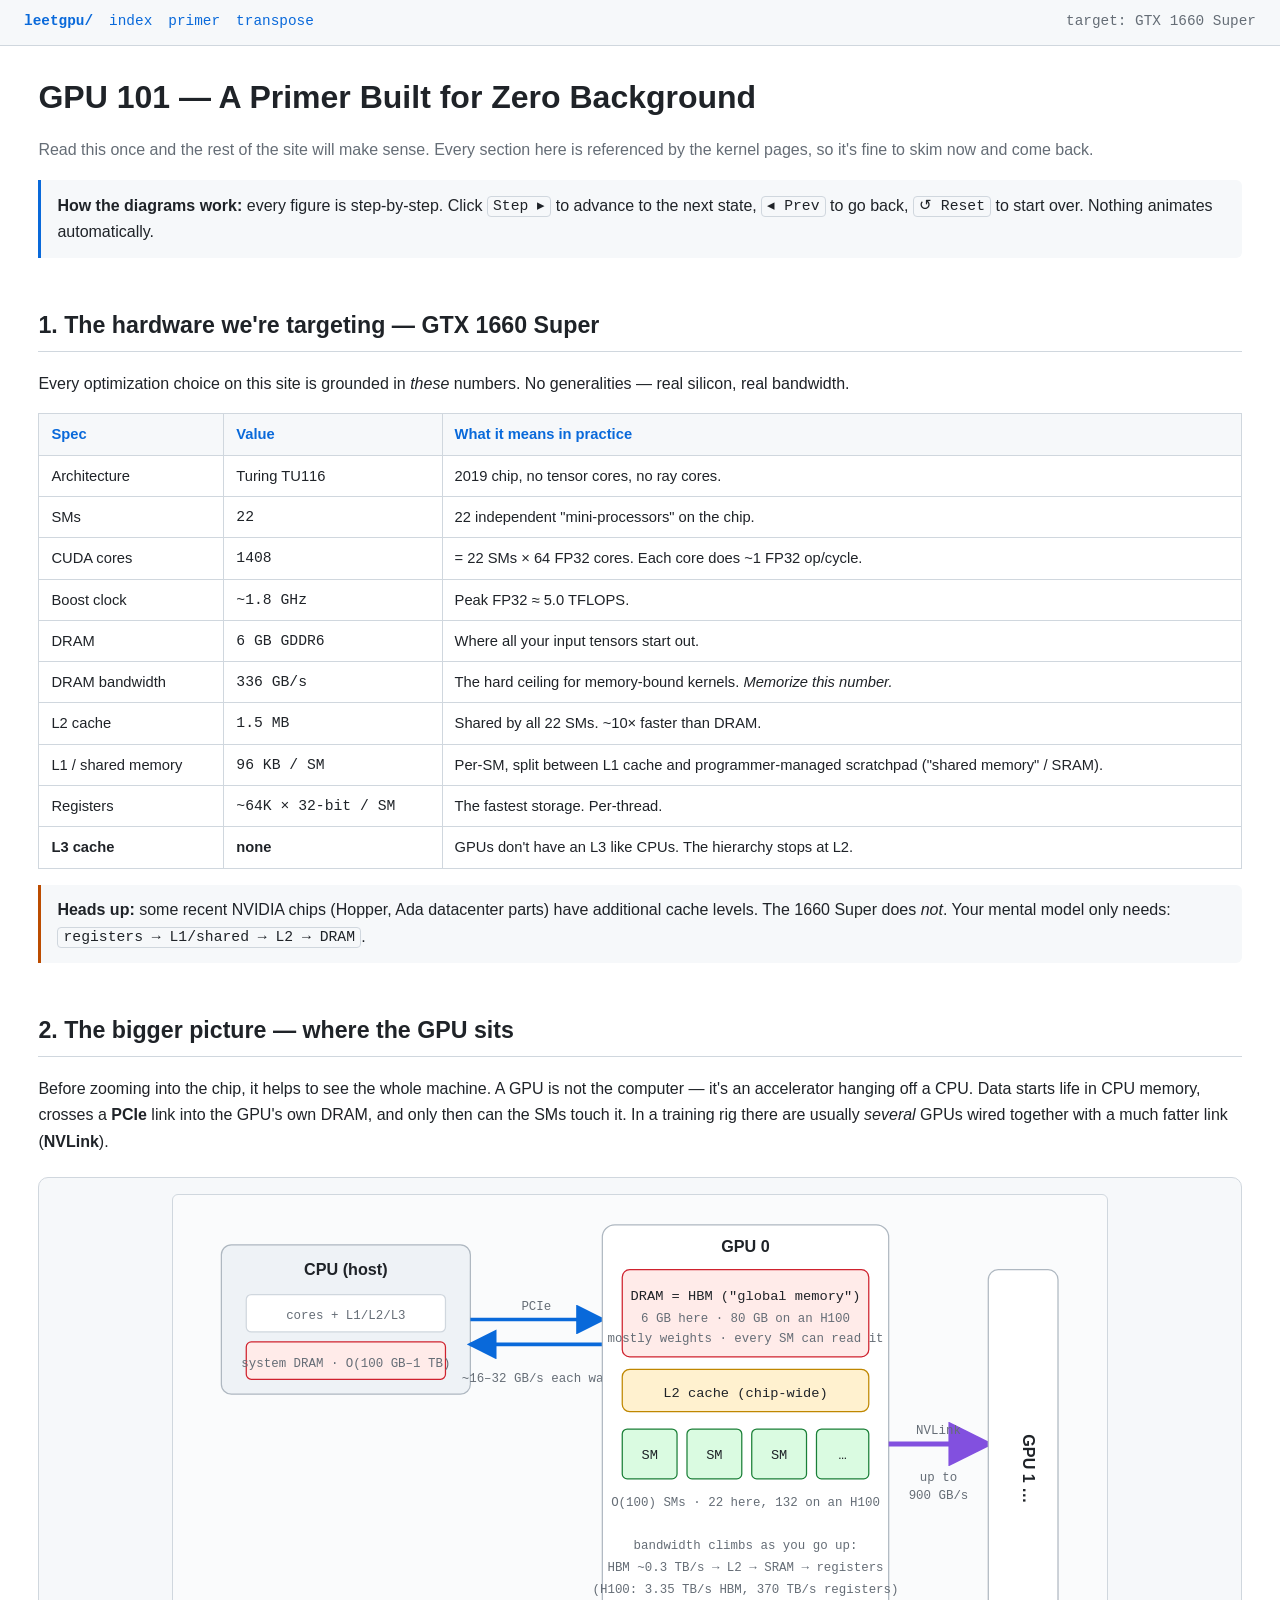
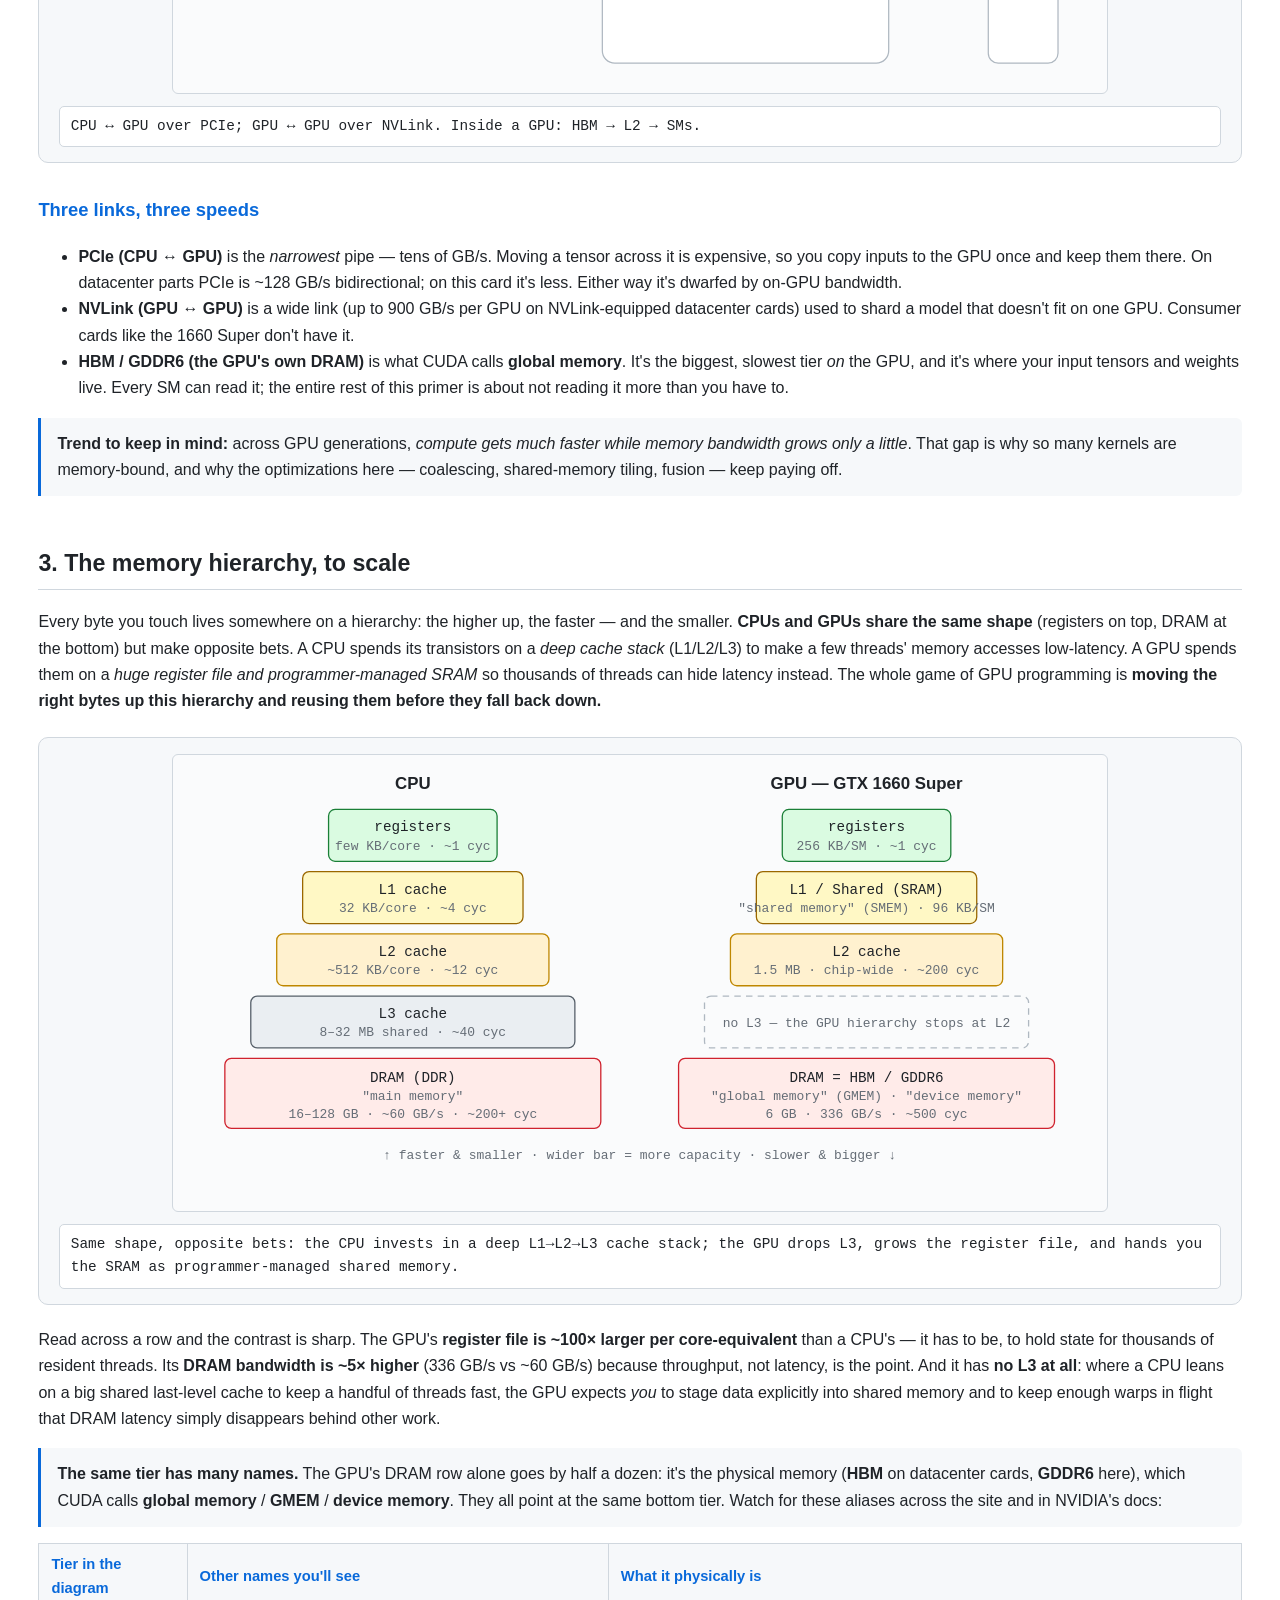
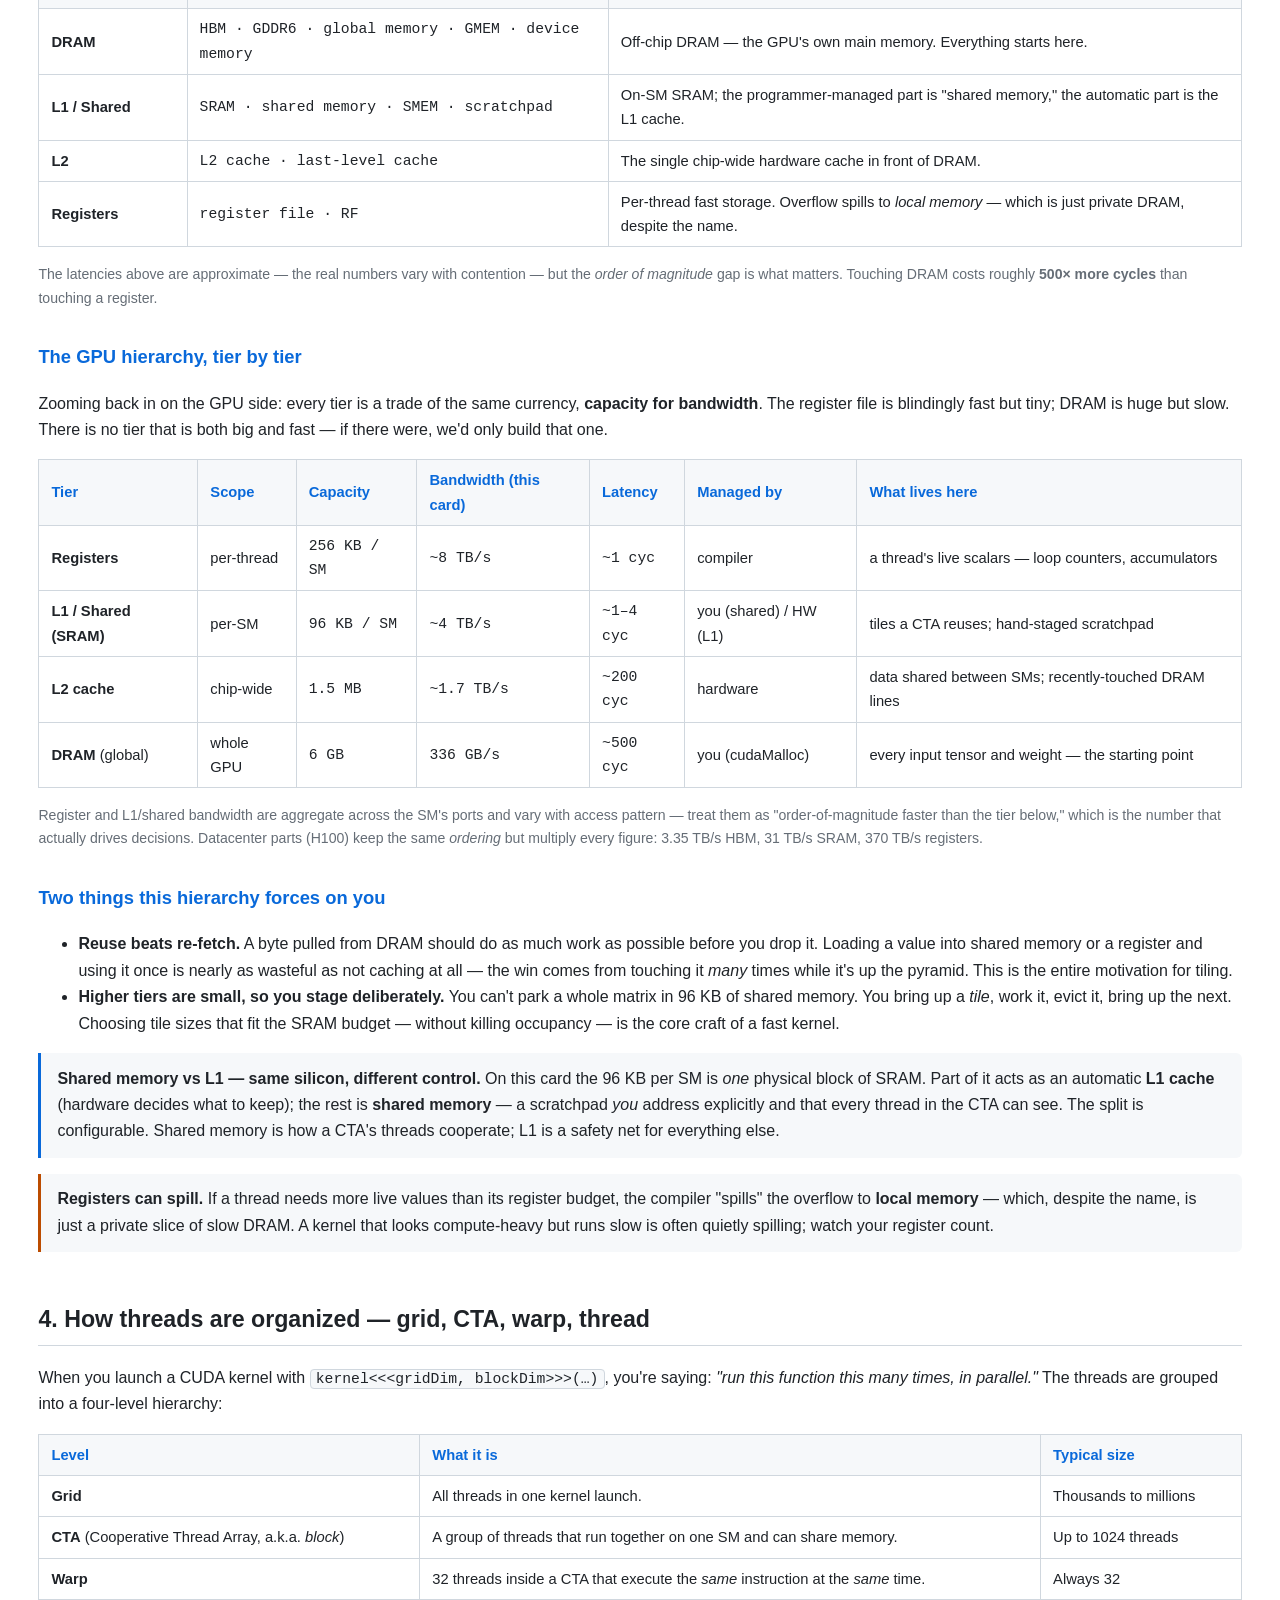
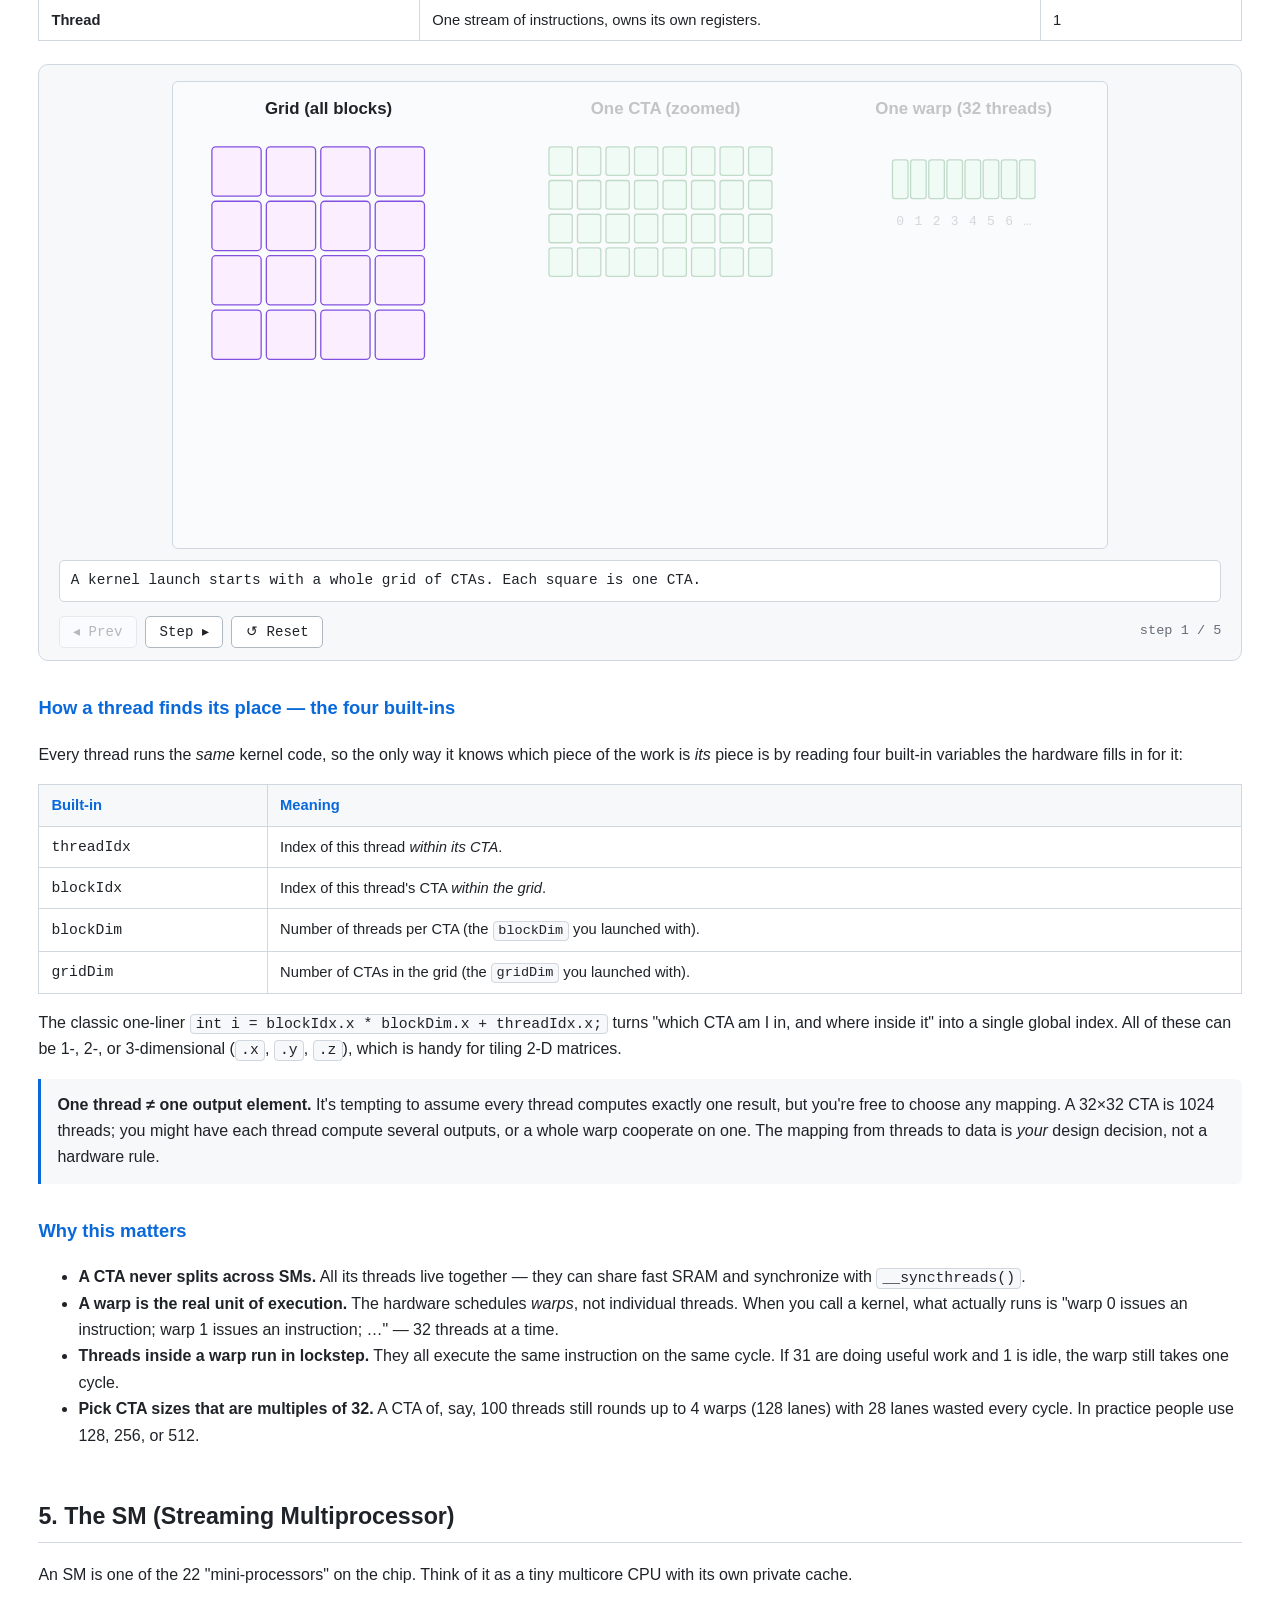
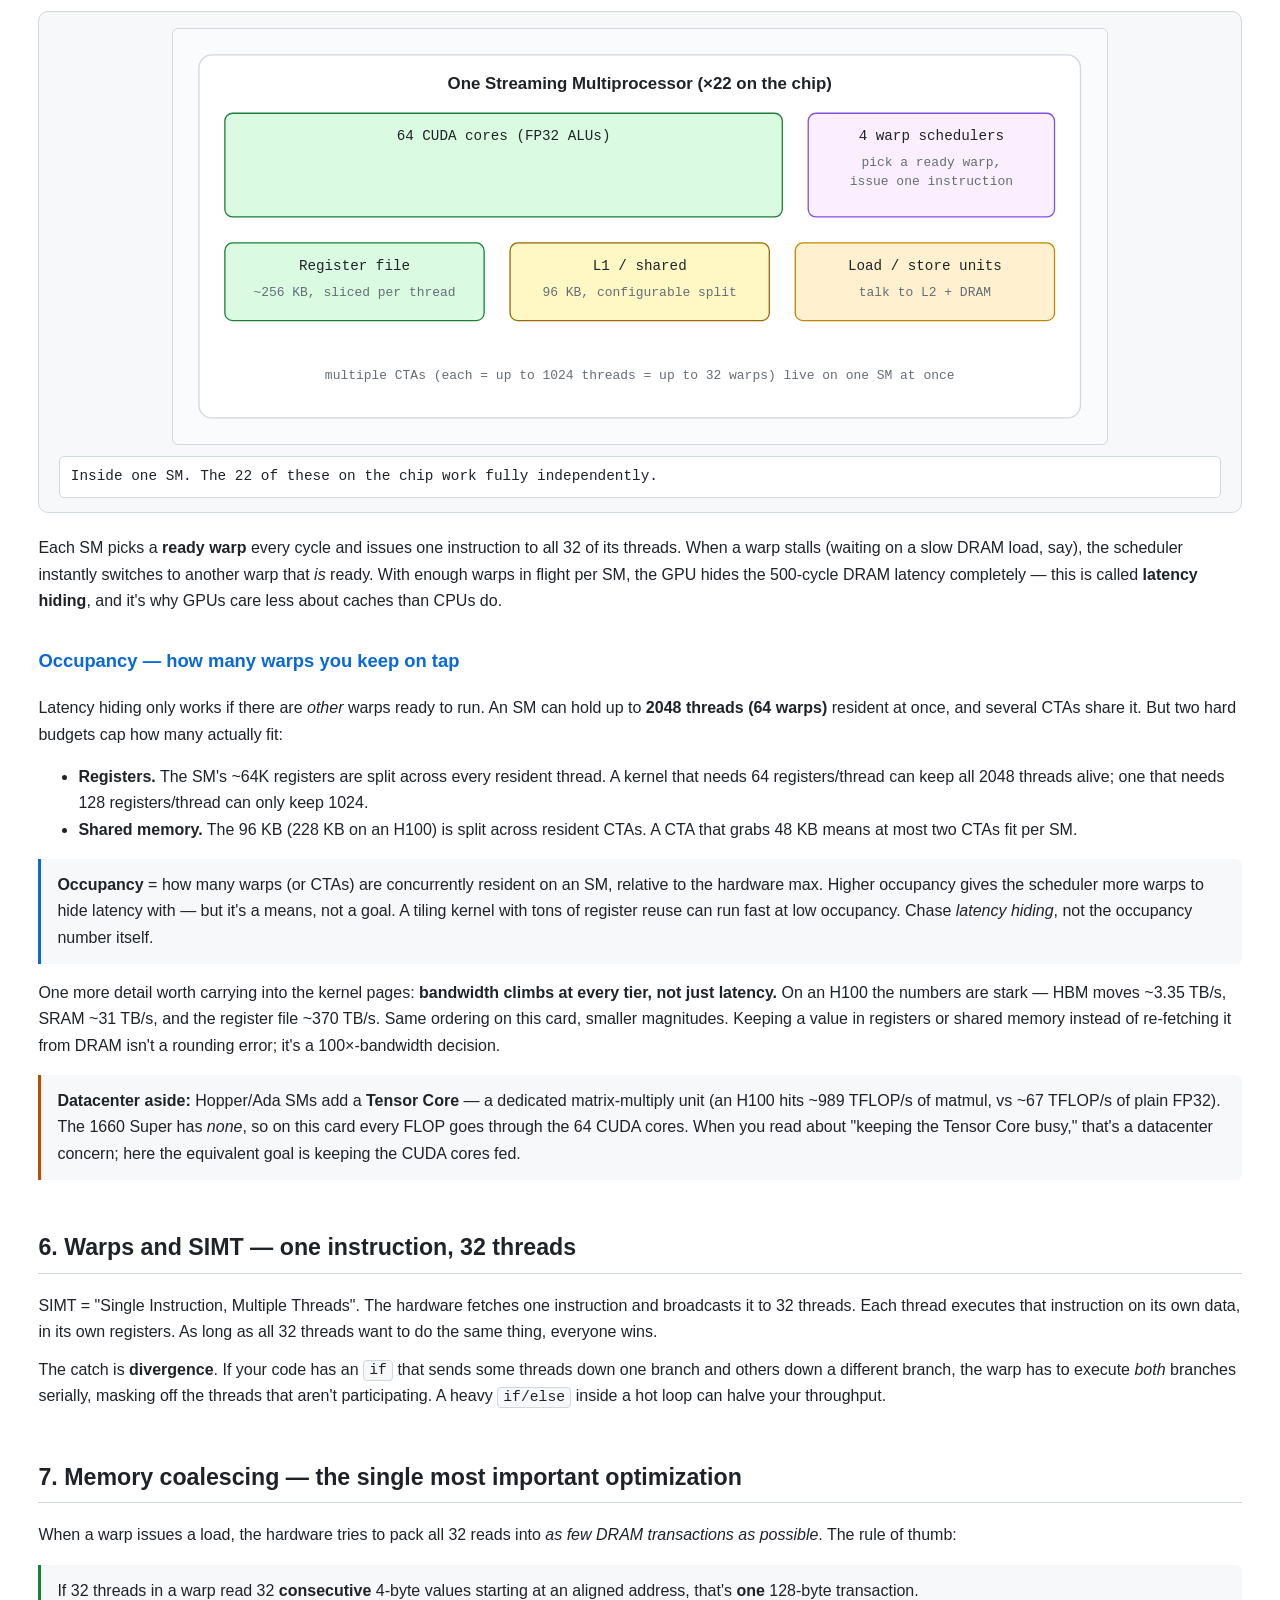
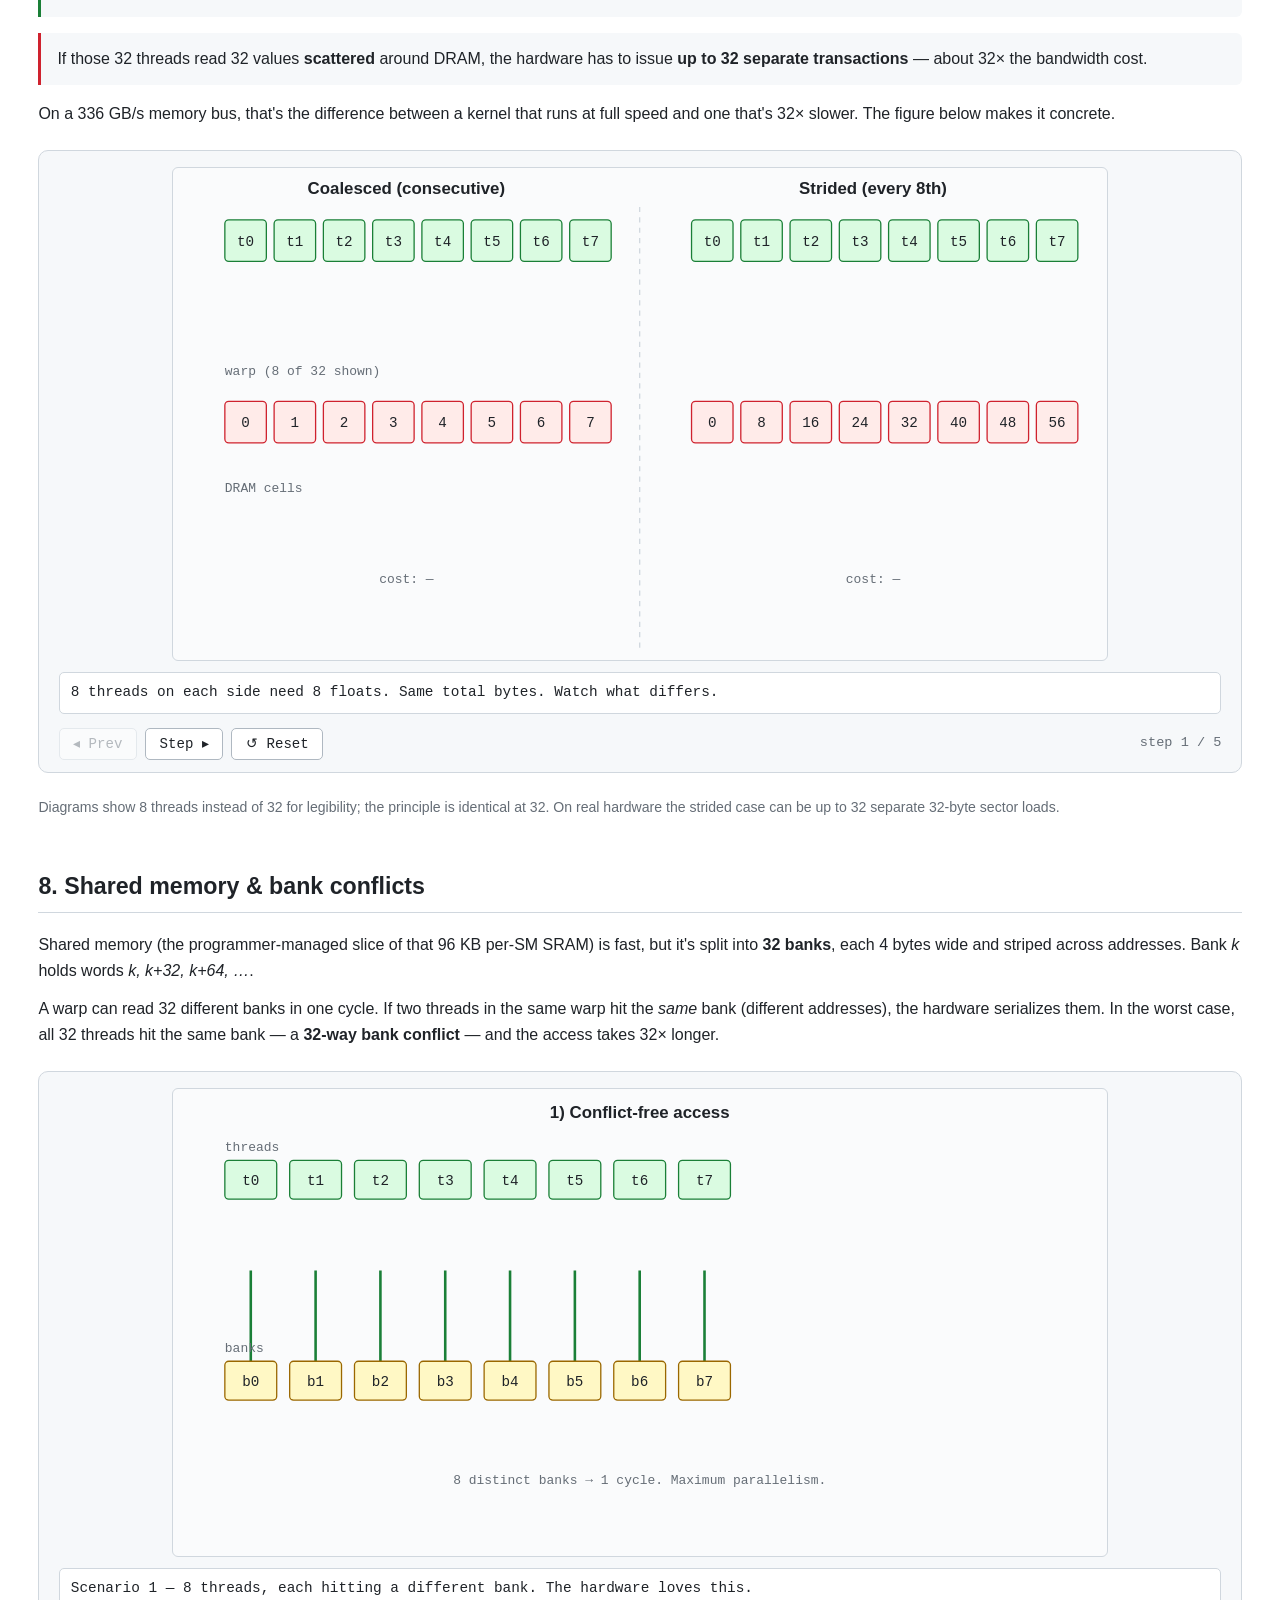
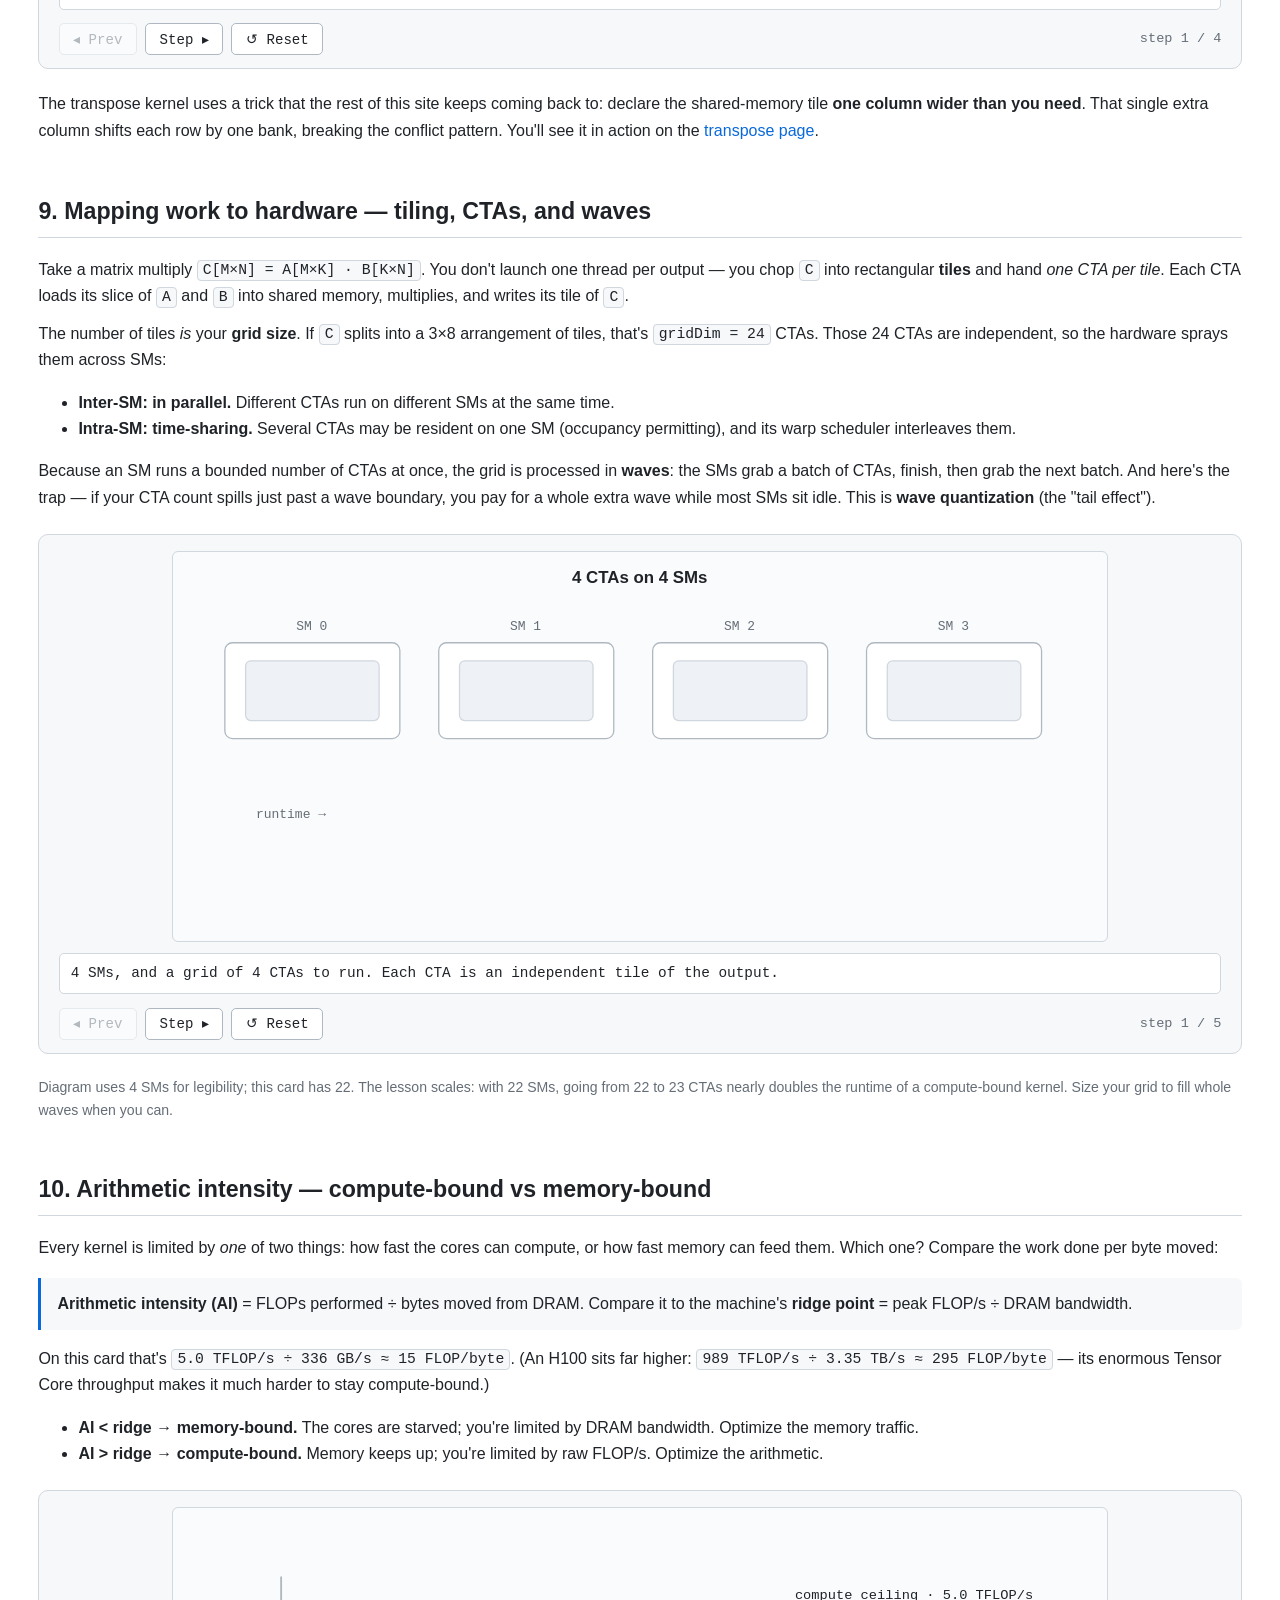
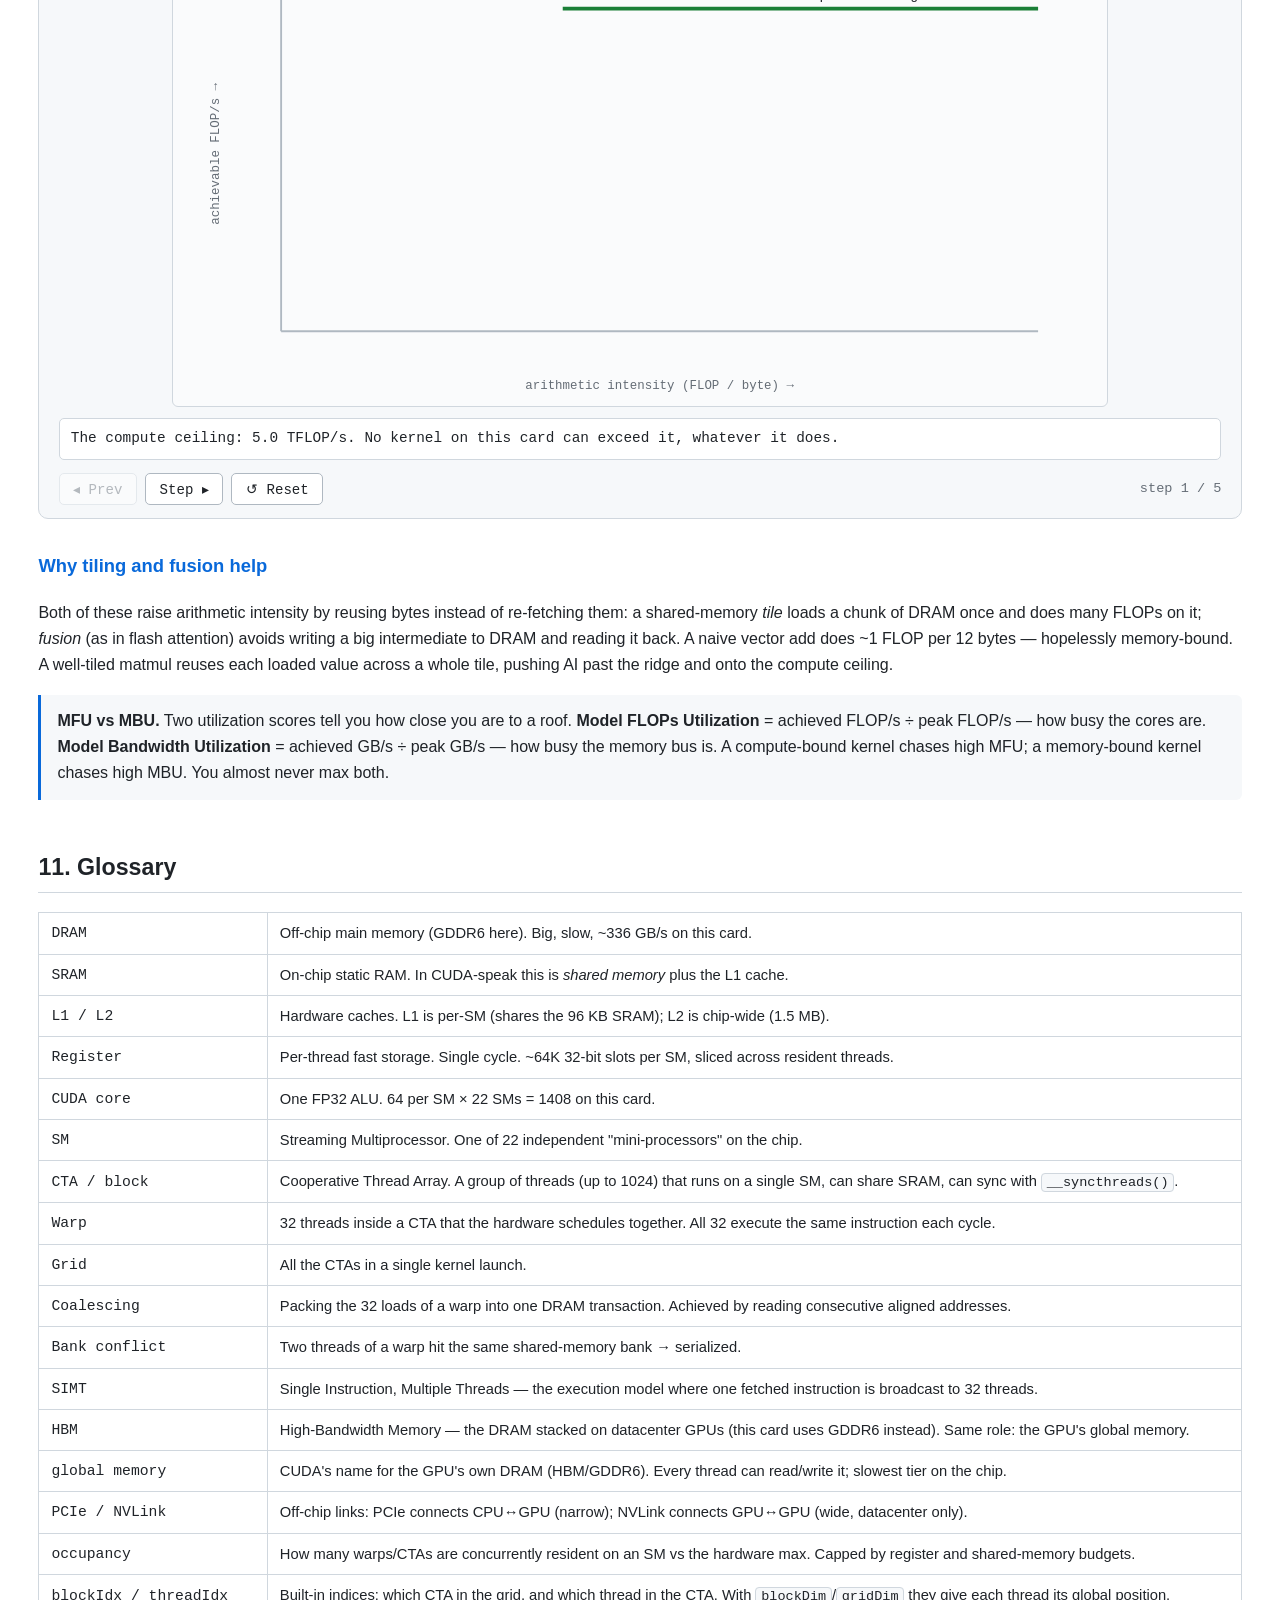
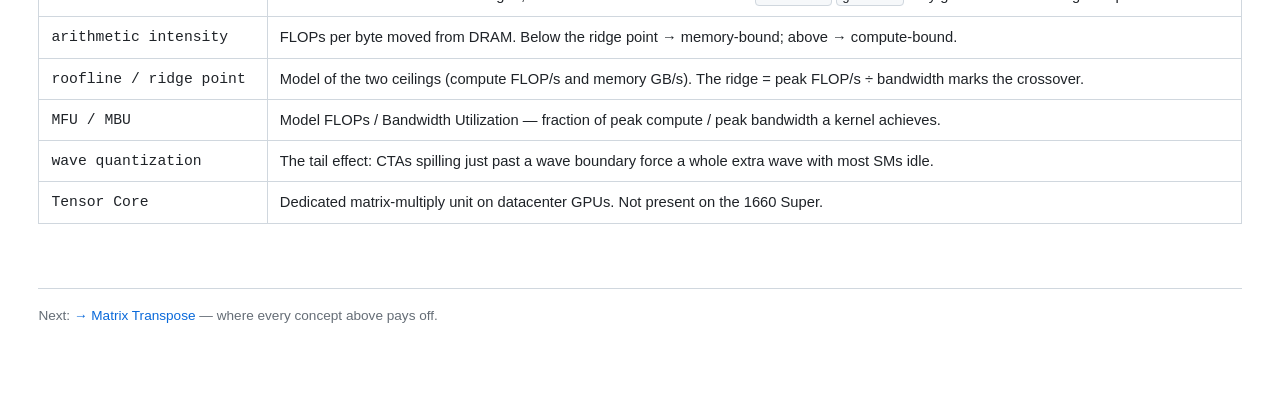
==== commit 630c9092: "c" ====
--- a/docs/primer.html
+++ b/docs/primer.html
@@ -60,60 +60,212 @@
 </div>
 
 <!-- ===================================================================== -->
-<h2>2. The memory hierarchy, to scale</h2>
-
-<p>
-    Imagine each byte you touch lives somewhere on this pyramid. The higher up,
-    the faster — and the smaller. The whole game of GPU programming is
-    <strong>moving the right bytes up the pyramid at the right time.</strong>
+<h2>2. The bigger picture — where the GPU sits</h2>
+
+<p>
+    Before zooming into the chip, it helps to see the whole machine. A GPU is not
+    the computer — it's an accelerator hanging off a CPU. Data starts life in CPU
+    memory, crosses a <strong>PCIe</strong> link into the GPU's own DRAM, and only
+    then can the SMs touch it. In a training rig there are usually <em>several</em>
+    GPUs wired together with a much fatter link (<strong>NVLink</strong>).
+</p>
+
+<div class="figure">
+    <svg viewBox="0 0 720 400" preserveAspectRatio="xMidYMid meet" aria-label="System topology: CPU, PCIe, GPUs, NVLink">
+        <!-- CPU / host -->
+        <rect x="24" y="40" width="200" height="120" fill="#eef2f6" stroke="#afb8c1" rx="8" />
+        <text x="124" y="64" text-anchor="middle" class="svg-title">CPU (host)</text>
+        <rect x="44" y="80" width="160" height="30" fill="#ffffff" stroke="#d0d7de" rx="4" />
+        <text x="124" y="100" text-anchor="middle" class="svg-dim">cores + L1/L2/L3</text>
+        <rect x="44" y="118" width="160" height="30" fill="#ffebe9" stroke="#cf222e" rx="4" />
+        <text x="124" y="138" text-anchor="middle" class="svg-dim">system DRAM · O(100 GB–1 TB)</text>
+
+        <!-- PCIe link -->
+        <line x1="224" y1="100" x2="330" y2="100" stroke="#0969da" stroke-width="3" marker-end="url(#arrH)" />
+        <line x1="330" y1="120" x2="224" y2="120" stroke="#0969da" stroke-width="3" marker-end="url(#arrH2)" />
+        <text x="277" y="92" text-anchor="middle" class="svg-dim">PCIe</text>
+        <text x="277" y="150" text-anchor="middle" class="svg-dim">~16–32 GB/s each way</text>
+
+        <!-- GPU 0 -->
+        <rect x="330" y="24" width="230" height="352" fill="#ffffff" stroke="#afb8c1" rx="10" />
+        <text x="445" y="46" text-anchor="middle" class="svg-title">GPU 0</text>
+
+        <rect x="346" y="60" width="198" height="70" fill="#ffebe9" stroke="#cf222e" rx="6" />
+        <text x="445" y="84" text-anchor="middle" class="svg-lbl" fill="#cf222e">DRAM = HBM ("global memory")</text>
+        <text x="445" y="102" text-anchor="middle" class="svg-dim">6 GB here · 80 GB on an H100</text>
+        <text x="445" y="118" text-anchor="middle" class="svg-dim">mostly weights · every SM can read it</text>
+
+        <rect x="346" y="140" width="198" height="34" fill="#fff1cf" stroke="#bf8700" rx="6" />
+        <text x="445" y="162" text-anchor="middle" class="svg-lbl" fill="#bf8700">L2 cache (chip-wide)</text>
+
+        <g id="smRow">
+            <rect x="346" y="188" width="44" height="40" fill="#dafbe1" stroke="#1a7f37" rx="4" />
+            <rect x="398" y="188" width="44" height="40" fill="#dafbe1" stroke="#1a7f37" rx="4" />
+            <rect x="450" y="188" width="44" height="40" fill="#dafbe1" stroke="#1a7f37" rx="4" />
+            <rect x="502" y="188" width="42" height="40" fill="#dafbe1" stroke="#1a7f37" rx="4" />
+        </g>
+        <text x="368" y="212" text-anchor="middle" class="svg-lbl" fill="#1a7f37">SM</text>
+        <text x="420" y="212" text-anchor="middle" class="svg-lbl" fill="#1a7f37">SM</text>
+        <text x="472" y="212" text-anchor="middle" class="svg-lbl" fill="#1a7f37">SM</text>
+        <text x="523" y="212" text-anchor="middle" class="svg-lbl" fill="#1a7f37">…</text>
+        <text x="445" y="250" text-anchor="middle" class="svg-dim">O(100) SMs · 22 here, 132 on an H100</text>
+
+        <text x="445" y="284" text-anchor="middle" class="svg-dim">bandwidth climbs as you go up:</text>
+        <text x="445" y="302" text-anchor="middle" class="svg-dim">HBM ~0.3 TB/s → L2 → SRAM → registers</text>
+        <text x="445" y="320" text-anchor="middle" class="svg-dim">(H100: 3.35 TB/s HBM, 370 TB/s registers)</text>
+
+        <!-- NVLink to GPU 1 -->
+        <line x1="560" y1="200" x2="640" y2="200" stroke="#8250df" stroke-width="4" marker-end="url(#arrP)" />
+        <text x="600" y="192" text-anchor="middle" class="svg-dim">NVLink</text>
+        <text x="600" y="230" text-anchor="middle" class="svg-dim">up to</text>
+        <text x="600" y="244" text-anchor="middle" class="svg-dim">900 GB/s</text>
+
+        <rect x="640" y="60" width="56" height="316" fill="#ffffff" stroke="#afb8c1" rx="8" />
+        <text x="668" y="220" text-anchor="middle" class="svg-title" transform="rotate(90 668 220)">GPU 1 …</text>
+
+        <defs>
+            <marker id="arrH"  markerWidth="8" markerHeight="8" refX="7" refY="4" orient="auto"><path d="M0,0 L8,4 L0,8 z" fill="#0969da"/></marker>
+            <marker id="arrH2" markerWidth="8" markerHeight="8" refX="7" refY="4" orient="auto"><path d="M0,0 L8,4 L0,8 z" fill="#0969da"/></marker>
+            <marker id="arrP"  markerWidth="9" markerHeight="9" refX="8" refY="4.5" orient="auto"><path d="M0,0 L9,4.5 L0,9 z" fill="#8250df"/></marker>
+        </defs>
+    </svg>
+    <div class="caption">CPU ↔ GPU over PCIe; GPU ↔ GPU over NVLink. Inside a GPU: HBM → L2 → SMs.</div>
+</div>
+
+<h3>Three links, three speeds</h3>
+<ul>
+    <li><strong>PCIe (CPU ↔ GPU)</strong> is the <em>narrowest</em> pipe — tens of GB/s.
+        Moving a tensor across it is expensive, so you copy inputs to the GPU once and
+        keep them there. On datacenter parts PCIe is ~128 GB/s bidirectional; on this
+        card it's less. Either way it's dwarfed by on-GPU bandwidth.</li>
+    <li><strong>NVLink (GPU ↔ GPU)</strong> is a wide link (up to 900 GB/s per GPU on
+        NVLink-equipped datacenter cards) used to shard a model that doesn't fit on one
+        GPU. Consumer cards like the 1660 Super don't have it.</li>
+    <li><strong>HBM / GDDR6 (the GPU's own DRAM)</strong> is what CUDA calls
+        <strong>global memory</strong>. It's the biggest, slowest tier <em>on</em> the
+        GPU, and it's where your input tensors and weights live. Every SM can read it;
+        the entire rest of this primer is about not reading it more than you have to.</li>
+</ul>
+
+<div class="callout">
+    <strong>Trend to keep in mind:</strong> across GPU generations, <em>compute gets
+    much faster while memory bandwidth grows only a little</em>. That gap is why so many
+    kernels are memory-bound, and why the optimizations here — coalescing, shared-memory
+    tiling, fusion — keep paying off.
+</div>
+
+<!-- ===================================================================== -->
+<h2>3. The memory hierarchy, to scale</h2>
+
+<p>
+    Every byte you touch lives somewhere on a hierarchy: the higher up, the faster —
+    and the smaller. <strong>CPUs and GPUs share the same shape</strong> (registers on
+    top, DRAM at the bottom) but make opposite bets. A CPU spends its transistors on a
+    <em>deep cache stack</em> (L1/L2/L3) to make a few threads' memory accesses low-latency.
+    A GPU spends them on a <em>huge register file and programmer-managed SRAM</em> so
+    thousands of threads can hide latency instead. The whole game of GPU programming is
+    <strong>moving the right bytes up this hierarchy and reusing them before they fall back down.</strong>
 </p>
 
 <div class="figure" id="fig-mem">
-    <svg viewBox="0 0 720 380" preserveAspectRatio="xMidYMid meet" aria-label="GPU memory hierarchy">
-        <g id="memHier">
-            <!-- Register layer (top) -->
-            <polygon points="320,20 400,20 440,80 280,80" fill="#dafbe1" stroke="#1a7f37" />
-            <text x="360" y="50" text-anchor="middle" class="svg-title">Registers</text>
-            <text x="360" y="68" text-anchor="middle" class="svg-dim">~1 cycle · per-thread · 64K×32b per SM</text>
-
-            <!-- L1 / shared -->
-            <polygon points="280,80 440,80 480,150 240,150" fill="#fff8c5" stroke="#9a6700" />
-            <text x="360" y="110" text-anchor="middle" class="svg-title">L1 / Shared (SRAM)</text>
-            <text x="360" y="128" text-anchor="middle" class="svg-dim">~1–4 cycles · per-SM · 96 KB</text>
-
-            <!-- L2 -->
-            <polygon points="240,150 480,150 540,240 180,240" fill="#fff1cf" stroke="#bf8700" />
-            <text x="360" y="190" text-anchor="middle" class="svg-title">L2 cache</text>
-            <text x="360" y="208" text-anchor="middle" class="svg-dim">~200 cycles · chip-wide · 1.5 MB total</text>
-
-            <!-- DRAM (bottom) -->
-            <polygon points="180,240 540,240 640,360 80,360" fill="#ffebe9" stroke="#cf222e" />
-            <text x="360" y="290" text-anchor="middle" class="svg-title">DRAM (GDDR6)</text>
-            <text x="360" y="310" text-anchor="middle" class="svg-dim">~500 cycles · off-chip · 6 GB · 336 GB/s</text>
-            <text x="360" y="328" text-anchor="middle" class="svg-dim">↑ everything starts here ↑</text>
-        </g>
-
-        <!-- Side annotations -->
-        <text x="660" y="50"  class="svg-dim" text-anchor="end">fastest</text>
-        <text x="660" y="350" class="svg-dim" text-anchor="end">slowest</text>
-        <text x="660" y="65"  class="svg-dim" text-anchor="end">smallest</text>
-        <text x="660" y="335" class="svg-dim" text-anchor="end">biggest</text>
-
-        <!-- Moving "byte" packet -->
-        <g id="bytePacket" opacity="0">
-            <circle r="11" fill="#0969da" />
-            <text dy="3.5" text-anchor="middle" class="svg-lbl" fill="#fff" font-weight="700">B</text>
-        </g>
-        <text id="byteLabel" x="60" y="22" class="svg-lbl" fill="#0969da">a byte's journey…</text>
+    <svg viewBox="0 0 720 352" preserveAspectRatio="xMidYMid meet" aria-label="CPU vs GPU memory hierarchy, side by side">
+        <text x="185" y="26" text-anchor="middle" class="svg-title">CPU</text>
+        <text x="535" y="26" text-anchor="middle" class="svg-title">GPU — GTX 1660 Super</text>
+
+        <!-- ===== row: registers ===== -->
+        <rect x="120" y="42" width="130" height="40" rx="5" fill="#dafbe1" stroke="#1a7f37" />
+        <text x="185" y="59" text-anchor="middle" class="svg-lbl" fill="#1a7f37">registers</text>
+        <text x="185" y="73" text-anchor="middle" class="svg-dim">few KB/core · ~1 cyc</text>
+
+        <rect x="470" y="42" width="130" height="40" rx="5" fill="#dafbe1" stroke="#1a7f37" />
+        <text x="535" y="59" text-anchor="middle" class="svg-lbl" fill="#1a7f37">registers</text>
+        <text x="535" y="73" text-anchor="middle" class="svg-dim">256 KB/SM · ~1 cyc</text>
+
+        <!-- ===== row: L1 ===== -->
+        <rect x="100" y="90" width="170" height="40" rx="5" fill="#fff8c5" stroke="#9a6700" />
+        <text x="185" y="107" text-anchor="middle" class="svg-lbl" fill="#9a6700">L1 cache</text>
+        <text x="185" y="121" text-anchor="middle" class="svg-dim">32 KB/core · ~4 cyc</text>
+
+        <rect x="450" y="90" width="170" height="40" rx="5" fill="#fff8c5" stroke="#9a6700" />
+        <text x="535" y="107" text-anchor="middle" class="svg-lbl" fill="#9a6700">L1 / Shared (SRAM)</text>
+        <text x="535" y="121" text-anchor="middle" class="svg-dim">"shared memory" (SMEM) · 96 KB/SM</text>
+
+        <!-- ===== row: L2 ===== -->
+        <rect x="80" y="138" width="210" height="40" rx="5" fill="#fff1cf" stroke="#bf8700" />
+        <text x="185" y="155" text-anchor="middle" class="svg-lbl" fill="#bf8700">L2 cache</text>
+        <text x="185" y="169" text-anchor="middle" class="svg-dim">~512 KB/core · ~12 cyc</text>
+
+        <rect x="430" y="138" width="210" height="40" rx="5" fill="#fff1cf" stroke="#bf8700" />
+        <text x="535" y="155" text-anchor="middle" class="svg-lbl" fill="#bf8700">L2 cache</text>
+        <text x="535" y="169" text-anchor="middle" class="svg-dim">1.5 MB · chip-wide · ~200 cyc</text>
+
+        <!-- ===== row: L3 (CPU only) ===== -->
+        <rect x="60" y="186" width="250" height="40" rx="5" fill="#eaeef2" stroke="#57606a" />
+        <text x="185" y="203" text-anchor="middle" class="svg-lbl" fill="#57606a">L3 cache</text>
+        <text x="185" y="217" text-anchor="middle" class="svg-dim">8–32 MB shared · ~40 cyc</text>
+
+        <rect x="410" y="186" width="250" height="40" rx="5" fill="none" stroke="#afb8c1" stroke-dasharray="5 4" />
+        <text x="535" y="210" text-anchor="middle" class="svg-dim">no L3 — the GPU hierarchy stops at L2</text>
+
+        <!-- ===== row: DRAM ===== -->
+        <rect x="40" y="234" width="290" height="54" rx="5" fill="#ffebe9" stroke="#cf222e" />
+        <text x="185" y="252" text-anchor="middle" class="svg-lbl" fill="#cf222e">DRAM (DDR)</text>
+        <text x="185" y="266" text-anchor="middle" class="svg-dim">"main memory"</text>
+        <text x="185" y="280" text-anchor="middle" class="svg-dim">16–128 GB · ~60 GB/s · ~200+ cyc</text>
+
+        <rect x="390" y="234" width="290" height="54" rx="5" fill="#ffebe9" stroke="#cf222e" />
+        <text x="535" y="252" text-anchor="middle" class="svg-lbl" fill="#cf222e">DRAM = HBM / GDDR6</text>
+        <text x="535" y="266" text-anchor="middle" class="svg-dim">"global memory" (GMEM) · "device memory"</text>
+        <text x="535" y="280" text-anchor="middle" class="svg-dim">6 GB · 336 GB/s · ~500 cyc</text>
+
+        <!-- axis note -->
+        <text x="360" y="312" text-anchor="middle" class="svg-dim">↑ faster &amp; smaller   ·   wider bar = more capacity   ·   slower &amp; bigger ↓</text>
     </svg>
-    <div class="caption" id="cap-mem">Click <strong>Step ▸</strong> to walk one byte from DRAM up to a register.</div>
-    <div class="controls">
-        <button data-act="prev">◂ Prev</button>
-        <button data-act="step">Step ▸</button>
-        <button data-act="reset">↺ Reset</button>
-        <span class="tick-label">step 1 / 5</span>
-    </div>
-</div>
+    <div class="caption">Same shape, opposite bets: the CPU invests in a deep L1→L2→L3 cache stack; the GPU drops L3, grows the register file, and hands you the SRAM as programmer-managed shared memory.</div>
+</div>
+
+<p>
+    Read across a row and the contrast is sharp. The GPU's <strong>register file is
+    ~100× larger per core-equivalent</strong> than a CPU's — it has to be, to hold state
+    for thousands of resident threads. Its <strong>DRAM bandwidth is ~5× higher</strong>
+    (336 GB/s vs ~60 GB/s) because throughput, not latency, is the point. And it has
+    <strong>no L3 at all</strong>: where a CPU leans on a big shared last-level cache to
+    keep a handful of threads fast, the GPU expects <em>you</em> to stage data explicitly
+    into shared memory and to keep enough warps in flight that DRAM latency simply
+    disappears behind other work.
+</p>
+
+<div class="callout">
+    <strong>The same tier has many names.</strong> The GPU's DRAM row alone goes by half
+    a dozen: it's the physical memory (<strong>HBM</strong> on datacenter cards,
+    <strong>GDDR6</strong> here), which CUDA calls <strong>global memory</strong> /
+    <strong>GMEM</strong> / <strong>device memory</strong>. They all point at the same
+    bottom tier. Watch for these aliases across the site and in NVIDIA's docs:
+</div>
+
+<table>
+<tr><th>Tier in the diagram</th><th>Other names you'll see</th><th>What it physically is</th></tr>
+<tr>
+    <td><strong>DRAM</strong></td>
+    <td class="mono">HBM · GDDR6 · global memory · GMEM · device memory</td>
+    <td>Off-chip DRAM — the GPU's own main memory. Everything starts here.</td>
+</tr>
+<tr>
+    <td><strong>L1 / Shared</strong></td>
+    <td class="mono">SRAM · shared memory · SMEM · scratchpad</td>
+    <td>On-SM SRAM; the programmer-managed part is "shared memory," the automatic part is the L1 cache.</td>
+</tr>
+<tr>
+    <td><strong>L2</strong></td>
+    <td class="mono">L2 cache · last-level cache</td>
+    <td>The single chip-wide hardware cache in front of DRAM.</td>
+</tr>
+<tr>
+    <td><strong>Registers</strong></td>
+    <td class="mono">register file · RF</td>
+    <td>Per-thread fast storage. Overflow spills to <em>local memory</em> — which is just private DRAM, despite the name.</td>
+</tr>
+</table>
 
 <p class="dim small">
     The latencies above are approximate — the real numbers vary with contention —
@@ -121,8 +273,81 @@
     roughly <strong>500× more cycles</strong> than touching a register.
 </p>
 
+<h3>The GPU hierarchy, tier by tier</h3>
+
+<p>
+    Zooming back in on the GPU side: every tier is a trade of the same currency,
+    <strong>capacity for bandwidth</strong>. The register file is blindingly fast but
+    tiny; DRAM is huge but slow. There is no tier that is both big and fast — if there
+    were, we'd only build that one.
+</p>
+
+<table>
+<tr>
+    <th>Tier</th><th>Scope</th><th>Capacity</th>
+    <th>Bandwidth (this card)</th><th>Latency</th><th>Managed by</th><th>What lives here</th>
+</tr>
+<tr>
+    <td><strong>Registers</strong></td><td>per-thread</td><td class="mono">256 KB / SM</td>
+    <td class="mono">~8 TB/s</td><td class="mono">~1 cyc</td><td>compiler</td>
+    <td>a thread's live scalars — loop counters, accumulators</td>
+</tr>
+<tr>
+    <td><strong>L1 / Shared (SRAM)</strong></td><td>per-SM</td><td class="mono">96 KB / SM</td>
+    <td class="mono">~4 TB/s</td><td class="mono">~1–4 cyc</td><td>you (shared) / HW (L1)</td>
+    <td>tiles a CTA reuses; hand-staged scratchpad</td>
+</tr>
+<tr>
+    <td><strong>L2 cache</strong></td><td>chip-wide</td><td class="mono">1.5 MB</td>
+    <td class="mono">~1.7 TB/s</td><td class="mono">~200 cyc</td><td>hardware</td>
+    <td>data shared between SMs; recently-touched DRAM lines</td>
+</tr>
+<tr>
+    <td><strong>DRAM</strong> (global)</td><td>whole GPU</td><td class="mono">6 GB</td>
+    <td class="mono">336 GB/s</td><td class="mono">~500 cyc</td><td>you (cudaMalloc)</td>
+    <td>every input tensor and weight — the starting point</td>
+</tr>
+</table>
+
+<p class="small dim">
+    Register and L1/shared bandwidth are aggregate across the SM's ports and vary with
+    access pattern — treat them as "order-of-magnitude faster than the tier below," which
+    is the number that actually drives decisions. Datacenter parts (H100) keep the same
+    <em>ordering</em> but multiply every figure: 3.35 TB/s HBM, 31 TB/s SRAM, 370 TB/s
+    registers.
+</p>
+
+<h3>Two things this hierarchy forces on you</h3>
+<ul>
+    <li><strong>Reuse beats re-fetch.</strong> A byte pulled from DRAM should do as much
+        work as possible before you drop it. Loading a value into shared memory or a
+        register and using it once is nearly as wasteful as not caching at all — the win
+        comes from touching it <em>many</em> times while it's up the pyramid. This is the
+        entire motivation for tiling.</li>
+    <li><strong>Higher tiers are small, so you stage deliberately.</strong> You can't
+        park a whole matrix in 96 KB of shared memory. You bring up a <em>tile</em>, work
+        it, evict it, bring up the next. Choosing tile sizes that fit the SRAM budget —
+        without killing occupancy — is the core craft of a fast kernel.</li>
+</ul>
+
+<div class="callout">
+    <strong>Shared memory vs L1 — same silicon, different control.</strong> On this card
+    the 96 KB per SM is <em>one</em> physical block of SRAM. Part of it acts as an
+    automatic <strong>L1 cache</strong> (hardware decides what to keep); the rest is
+    <strong>shared memory</strong> — a scratchpad <em>you</em> address explicitly and
+    that every thread in the CTA can see. The split is configurable. Shared memory is how
+    a CTA's threads cooperate; L1 is a safety net for everything else.
+</div>
+
+<div class="callout warn">
+    <strong>Registers can spill.</strong> If a thread needs more live values than its
+    register budget, the compiler "spills" the overflow to <strong>local memory</strong> —
+    which, despite the name, is just a private slice of slow DRAM. A kernel that looks
+    compute-heavy but runs slow is often quietly spilling; watch your register count.
+</div>
+
 <!-- ===================================================================== -->
-<h2>3. How threads are organized — grid, CTA, warp, thread</h2>
+<h2>4. How threads are organized — grid, CTA, warp, thread</h2>
 
 <p>
     When you launch a CUDA kernel with <code>kernel&lt;&lt;&lt;gridDim, blockDim&gt;&gt;&gt;(…)</code>,
@@ -165,15 +390,47 @@
     </div>
 </div>
 
+<h3>How a thread finds its place — the four built-ins</h3>
+
+<p>
+    Every thread runs the <em>same</em> kernel code, so the only way it knows which
+    piece of the work is <em>its</em> piece is by reading four built-in variables the
+    hardware fills in for it:
+</p>
+
+<table>
+<tr><th>Built-in</th><th>Meaning</th></tr>
+<tr><td class="mono">threadIdx</td><td>Index of this thread <em>within its CTA</em>.</td></tr>
+<tr><td class="mono">blockIdx</td><td>Index of this thread's CTA <em>within the grid</em>.</td></tr>
+<tr><td class="mono">blockDim</td><td>Number of threads per CTA (the <code>blockDim</code> you launched with).</td></tr>
+<tr><td class="mono">gridDim</td><td>Number of CTAs in the grid (the <code>gridDim</code> you launched with).</td></tr>
+</table>
+
+<p>
+    The classic one-liner <code>int i = blockIdx.x * blockDim.x + threadIdx.x;</code>
+    turns "which CTA am I in, and where inside it" into a single global index. All of
+    these can be 1-, 2-, or 3-dimensional (<code>.x</code>, <code>.y</code>,
+    <code>.z</code>), which is handy for tiling 2-D matrices.
+</p>
+
+<div class="callout">
+    <strong>One thread ≠ one output element.</strong> It's tempting to assume every
+    thread computes exactly one result, but you're free to choose any mapping. A
+    32×32 CTA is 1024 threads; you might have each thread compute several outputs, or a
+    whole warp cooperate on one. The mapping from threads to data is <em>your</em>
+    design decision, not a hardware rule.
+</div>
+
 <h3>Why this matters</h3>
 <ul>
     <li><strong>A CTA never splits across SMs.</strong> All its threads live together — they can share fast SRAM and synchronize with <code>__syncthreads()</code>.</li>
     <li><strong>A warp is the real unit of execution.</strong> The hardware schedules <em>warps</em>, not individual threads. When you call a kernel, what actually runs is "warp 0 issues an instruction; warp 1 issues an instruction; …" — 32 threads at a time.</li>
     <li><strong>Threads inside a warp run in lockstep.</strong> They all execute the same instruction on the same cycle. If 31 are doing useful work and 1 is idle, the warp still takes one cycle.</li>
+    <li><strong>Pick CTA sizes that are multiples of 32.</strong> A CTA of, say, 100 threads still rounds up to 4 warps (128 lanes) with 28 lanes wasted every cycle. In practice people use 128, 256, or 512.</li>
 </ul>
 
 <!-- ===================================================================== -->
-<h2>4. The SM (Streaming Multiprocessor)</h2>
+<h2>5. The SM (Streaming Multiprocessor)</h2>
 
 <p>
     An SM is one of the 22 "mini-processors" on the chip. Think of it as a tiny
@@ -224,6 +481,46 @@
     completely — this is called <strong>latency hiding</strong>, and it's why GPUs care less about caches
     than CPUs do.
 </p>
+
+<h3>Occupancy — how many warps you keep on tap</h3>
+
+<p>
+    Latency hiding only works if there are <em>other</em> warps ready to run. An SM can
+    hold up to <strong>2048 threads (64 warps)</strong> resident at once, and several
+    CTAs share it. But two hard budgets cap how many actually fit:
+</p>
+
+<ul>
+    <li><strong>Registers.</strong> The SM's ~64K registers are split across every
+        resident thread. A kernel that needs 64 registers/thread can keep all 2048
+        threads alive; one that needs 128 registers/thread can only keep 1024.</li>
+    <li><strong>Shared memory.</strong> The 96 KB (228 KB on an H100) is split across
+        resident CTAs. A CTA that grabs 48 KB means at most two CTAs fit per SM.</li>
+</ul>
+
+<div class="callout">
+    <strong>Occupancy</strong> = how many warps (or CTAs) are concurrently resident on
+    an SM, relative to the hardware max. Higher occupancy gives the scheduler more warps
+    to hide latency with — but it's a means, not a goal. A tiling kernel with tons of
+    register reuse can run fast at low occupancy. Chase <em>latency hiding</em>, not the
+    occupancy number itself.
+</div>
+
+<p>
+    One more detail worth carrying into the kernel pages: <strong>bandwidth climbs at
+    every tier, not just latency.</strong> On an H100 the numbers are stark — HBM moves
+    ~3.35 TB/s, SRAM ~31 TB/s, and the register file ~370 TB/s. Same ordering on this
+    card, smaller magnitudes. Keeping a value in registers or shared memory instead of
+    re-fetching it from DRAM isn't a rounding error; it's a 100×-bandwidth decision.
+</p>
+
+<div class="callout warn">
+    <strong>Datacenter aside:</strong> Hopper/Ada SMs add a <strong>Tensor Core</strong>
+    — a dedicated matrix-multiply unit (an H100 hits ~989 TFLOP/s of matmul, vs ~67
+    TFLOP/s of plain FP32). The 1660 Super has <em>none</em>, so on this card every FLOP
+    goes through the 64 CUDA cores. When you read about "keeping the Tensor Core busy,"
+    that's a datacenter concern; here the equivalent goal is keeping the CUDA cores fed.
+</div>
 
 <!-- ===================================================================== -->
 <h2>6. Warps and SIMT — one instruction, 32 threads</h2>
@@ -360,7 +657,116 @@
 </p>
 
 <!-- ===================================================================== -->
-<h2>9. Glossary</h2>
+<h2>9. Mapping work to hardware — tiling, CTAs, and waves</h2>
+
+<p>
+    Take a matrix multiply <code>C[M×N] = A[M×K] · B[K×N]</code>. You don't launch one
+    thread per output — you chop <code>C</code> into rectangular <strong>tiles</strong>
+    and hand <em>one CTA per tile</em>. Each CTA loads its slice of <code>A</code> and
+    <code>B</code> into shared memory, multiplies, and writes its tile of <code>C</code>.
+</p>
+
+<p>
+    The number of tiles <em>is</em> your <strong>grid size</strong>. If <code>C</code>
+    splits into a 3×8 arrangement of tiles, that's <code>gridDim = 24</code> CTAs. Those
+    24 CTAs are independent, so the hardware sprays them across SMs:
+</p>
+
+<ul>
+    <li><strong>Inter-SM: in parallel.</strong> Different CTAs run on different SMs at
+        the same time.</li>
+    <li><strong>Intra-SM: time-sharing.</strong> Several CTAs may be resident on one SM
+        (occupancy permitting), and its warp scheduler interleaves them.</li>
+</ul>
+
+<p>
+    Because an SM runs a bounded number of CTAs at once, the grid is processed in
+    <strong>waves</strong>: the SMs grab a batch of CTAs, finish, then grab the next
+    batch. And here's the trap — if your CTA count spills just past a wave boundary, you
+    pay for a whole extra wave while most SMs sit idle. This is
+    <strong>wave quantization</strong> (the "tail effect").
+</p>
+
+<div class="figure" id="fig-wave">
+    <svg viewBox="0 0 720 300" preserveAspectRatio="xMidYMid meet" aria-label="Wave quantization across SMs">
+        <text x="360" y="24" text-anchor="middle" class="svg-title" id="waveTitle">CTAs are assigned to SMs in waves</text>
+        <g id="waveSMs"></g>
+        <g id="waveBar"></g>
+    </svg>
+    <div class="caption" id="cap-wave">Step through: one full wave, then what one extra CTA costs.</div>
+    <div class="controls">
+        <button data-act="prev">◂ Prev</button>
+        <button data-act="step">Step ▸</button>
+        <button data-act="reset">↺ Reset</button>
+        <span class="tick-label">step 1 / 5</span>
+    </div>
+</div>
+
+<p class="small dim">
+    Diagram uses 4 SMs for legibility; this card has 22. The lesson scales: with 22 SMs,
+    going from 22 to 23 CTAs nearly doubles the runtime of a compute-bound kernel. Size
+    your grid to fill whole waves when you can.
+</p>
+
+<!-- ===================================================================== -->
+<h2>10. Arithmetic intensity — compute-bound vs memory-bound</h2>
+
+<p>
+    Every kernel is limited by <em>one</em> of two things: how fast the cores can compute,
+    or how fast memory can feed them. Which one? Compare the work done per byte moved:
+</p>
+
+<div class="callout">
+    <strong>Arithmetic intensity (AI)</strong> = FLOPs performed ÷ bytes moved from DRAM.
+    Compare it to the machine's <strong>ridge point</strong> = peak FLOP/s ÷ DRAM bandwidth.
+</div>
+
+<p>
+    On this card that's <code>5.0 TFLOP/s ÷ 336 GB/s ≈ 15 FLOP/byte</code>. (An H100 sits
+    far higher: <code>989 TFLOP/s ÷ 3.35 TB/s ≈ 295 FLOP/byte</code> — its enormous Tensor
+    Core throughput makes it much harder to stay compute-bound.)
+</p>
+
+<ul>
+    <li><strong>AI &lt; ridge → memory-bound.</strong> The cores are starved; you're
+        limited by DRAM bandwidth. Optimize the memory traffic.</li>
+    <li><strong>AI &gt; ridge → compute-bound.</strong> Memory keeps up; you're limited
+        by raw FLOP/s. Optimize the arithmetic.</li>
+</ul>
+
+<div class="figure" id="fig-roof">
+    <svg viewBox="0 0 720 400" preserveAspectRatio="xMidYMid meet" aria-label="Roofline model">
+        <g id="roofPlot"></g>
+    </svg>
+    <div class="caption" id="cap-roof">The roofline: a compute ceiling, a memory slope, and the ridge where they meet.</div>
+    <div class="controls">
+        <button data-act="prev">◂ Prev</button>
+        <button data-act="step">Step ▸</button>
+        <button data-act="reset">↺ Reset</button>
+        <span class="tick-label">step 1 / 5</span>
+    </div>
+</div>
+
+<h3>Why tiling and fusion help</h3>
+<p>
+    Both of these raise arithmetic intensity by reusing bytes instead of re-fetching them:
+    a shared-memory <em>tile</em> loads a chunk of DRAM once and does many FLOPs on it;
+    <em>fusion</em> (as in flash attention) avoids writing a big intermediate to DRAM and
+    reading it back. A naive vector add does ~1 FLOP per 12 bytes — hopelessly
+    memory-bound. A well-tiled matmul reuses each loaded value across a whole tile, pushing
+    AI past the ridge and onto the compute ceiling.
+</p>
+
+<div class="callout">
+    <strong>MFU vs MBU.</strong> Two utilization scores tell you how close you are to a
+    roof. <strong>Model FLOPs Utilization</strong> = achieved FLOP/s ÷ peak FLOP/s — how
+    busy the cores are. <strong>Model Bandwidth Utilization</strong> = achieved GB/s ÷
+    peak GB/s — how busy the memory bus is. A compute-bound kernel chases high MFU; a
+    memory-bound kernel chases high MBU. You almost never max both.
+</div>
+
+<!-- ===================================================================== -->
+<h2>11. Glossary</h2>
 
 <table>
 <tr><td class="mono">DRAM</td><td>Off-chip main memory (GDDR6 here). Big, slow, ~336 GB/s on this card.</td></tr>
@@ -375,6 +781,16 @@
 <tr><td class="mono">Coalescing</td><td>Packing the 32 loads of a warp into one DRAM transaction. Achieved by reading consecutive aligned addresses.</td></tr>
 <tr><td class="mono">Bank conflict</td><td>Two threads of a warp hit the same shared-memory bank → serialized.</td></tr>
 <tr><td class="mono">SIMT</td><td>Single Instruction, Multiple Threads — the execution model where one fetched instruction is broadcast to 32 threads.</td></tr>
+<tr><td class="mono">HBM</td><td>High-Bandwidth Memory — the DRAM stacked on datacenter GPUs (this card uses GDDR6 instead). Same role: the GPU's global memory.</td></tr>
+<tr><td class="mono">global memory</td><td>CUDA's name for the GPU's own DRAM (HBM/GDDR6). Every thread can read/write it; slowest tier on the chip.</td></tr>
+<tr><td class="mono">PCIe / NVLink</td><td>Off-chip links: PCIe connects CPU↔GPU (narrow); NVLink connects GPU↔GPU (wide, datacenter only).</td></tr>
+<tr><td class="mono">occupancy</td><td>How many warps/CTAs are concurrently resident on an SM vs the hardware max. Capped by register and shared-memory budgets.</td></tr>
+<tr><td class="mono">blockIdx / threadIdx</td><td>Built-in indices: which CTA in the grid, and which thread in the CTA. With <code>blockDim</code>/<code>gridDim</code> they give each thread its global position.</td></tr>
+<tr><td class="mono">arithmetic intensity</td><td>FLOPs per byte moved from DRAM. Below the ridge point → memory-bound; above → compute-bound.</td></tr>
+<tr><td class="mono">roofline / ridge point</td><td>Model of the two ceilings (compute FLOP/s and memory GB/s). The ridge = peak FLOP/s ÷ bandwidth marks the crossover.</td></tr>
+<tr><td class="mono">MFU / MBU</td><td>Model FLOPs / Bandwidth Utilization — fraction of peak compute / peak bandwidth a kernel achieves.</td></tr>
+<tr><td class="mono">wave quantization</td><td>The tail effect: CTAs spilling just past a wave boundary force a whole extra wave with most SMs idle.</td></tr>
+<tr><td class="mono">Tensor Core</td><td>Dedicated matrix-multiply unit on datacenter GPUs. Not present on the 1660 Super.</td></tr>
 </table>
 
 <footer>
@@ -422,41 +838,6 @@
     if (parent) parent.appendChild(el);
     return el;
 }
-
-// =======================================================================
-// Figure 1: memory hierarchy — a byte travels up
-// =======================================================================
-(function () {
-    const fig = document.getElementById('fig-mem');
-    const packet = fig.querySelector('#bytePacket');
-    const label  = fig.querySelector('#byteLabel');
-
-    const stops = [
-        { x: 360, y: 300, name: 'DRAM',        color: '#cf222e' },
-        { x: 360, y: 195, name: 'L2',          color: '#bf8700' },
-        { x: 360, y: 115, name: 'L1 / shared', color: '#9a6700' },
-        { x: 360, y: 45,  name: 'register',    color: '#1a7f37' }
-    ];
-    function setStop(i, txt) {
-        packet.setAttribute('opacity', 1);
-        packet.setAttribute('transform', `translate(${stops[i].x},${stops[i].y})`);
-        label.textContent = txt;
-        label.setAttribute('fill', stops[i].color);
-    }
-    const ticks = [
-        { caption: 'A byte sits in DRAM, off-chip. ~500 cycles away.',
-          apply: () => setStop(0, 'now in: DRAM') },
-        { caption: 'The load-store unit fetches it; it lands in L2 (~200 cycles total).',
-          apply: () => setStop(1, 'now in: L2') },
-        { caption: 'L2 → L1: now on the same SM as our warp.',
-          apply: () => setStop(2, 'now in: L1 / shared') },
-        { caption: 'Finally loaded into a register — single-cycle access from here.',
-          apply: () => setStop(3, 'now in: register') },
-        { caption: 'A re-read of the same byte is now nearly free. Reusing data is the whole point of caches.',
-          apply: () => setStop(3, 'reuse → register again') },
-    ];
-    new StepFig(fig, ticks);
-})();
 
 // =======================================================================
 // Figure 2: grid → CTA → warp zoom
@@ -664,6 +1045,123 @@
     ];
     new StepFig(fig, ticks);
 })();
+
+// =======================================================================
+// Figure 5: wave quantization — CTAs assigned to SMs in waves
+// =======================================================================
+(function () {
+    const fig = document.getElementById('fig-wave');
+    const smG  = fig.querySelector('#waveSMs');
+    const barG = fig.querySelector('#waveBar');
+    const NSM = 4;
+
+    const smBox = [], smLbl = [];
+    for (let i = 0; i < NSM; i++) {
+        const x = 40 + i * 165;
+        mk('rect', { x, y: 70, width: 135, height: 74, rx: 6, fill: '#ffffff', stroke: '#afb8c1' }, smG);
+        mk('text', { x: x + 67, y: 60, 'text-anchor': 'middle', class: 'svg-dim' }, smG).textContent = 'SM ' + i;
+        smBox.push(mk('rect', { x: x + 16, y: 84, width: 103, height: 46, rx: 4, fill: '#eef2f6', stroke: '#d0d7de' }, smG));
+        smLbl.push(mk('text', { x: x + 67, y: 112, 'text-anchor': 'middle', class: 'svg-lbl' }, smG));
+    }
+
+    mk('text', { x: 118, y: 205, 'text-anchor': 'end', class: 'svg-dim' }, barG).textContent = 'runtime →';
+    const wave1  = mk('rect', { x: 130, y: 188, width: 130, height: 30, rx: 4, fill: '#dafbe1', stroke: '#1a7f37', opacity: 0 }, barG);
+    const wave2  = mk('rect', { x: 268, y: 188, width: 130, height: 30, rx: 4, fill: '#ffebe9', stroke: '#cf222e', opacity: 0 }, barG);
+    const wave1t = mk('text', { x: 195, y: 208, 'text-anchor': 'middle', class: 'svg-lbl', opacity: 0 }, barG); wave1t.textContent = 'wave 1';
+    const wave2t = mk('text', { x: 333, y: 208, 'text-anchor': 'middle', class: 'svg-lbl', opacity: 0 }, barG); wave2t.textContent = 'wave 2';
+
+    function fill(slots, color) {
+        smBox.forEach((b, i) => b.setAttribute('fill', slots[i] ? color : '#eef2f6'));
+        smLbl.forEach((t, i) => { t.textContent = slots[i] || ''; });
+    }
+    function waves(n) {
+        wave1.setAttribute('opacity', n >= 1 ? 1 : 0);
+        wave1t.setAttribute('opacity', n >= 1 ? 1 : 0);
+        wave2.setAttribute('opacity', n >= 2 ? 1 : 0);
+        wave2t.setAttribute('opacity', n >= 2 ? 1 : 0);
+    }
+    const title = fig.querySelector('#waveTitle');
+
+    const ticks = [
+        { caption: '4 SMs, and a grid of 4 CTAs to run. Each CTA is an independent tile of the output.',
+          apply: () => { title.textContent = '4 CTAs on 4 SMs'; fill([null, null, null, null]); waves(0); } },
+        { caption: 'Perfect fit: all 4 CTAs run at once in a single wave. Every SM busy the whole time.',
+          apply: () => { title.textContent = '4 CTAs → 1 wave, 100% busy'; fill(['CTA 0', 'CTA 1', 'CTA 2', 'CTA 3'], '#dafbe1'); waves(1); } },
+        { caption: 'Now the grid has 5 CTAs. Wave 1 still fills all 4 SMs — CTA 4 has to wait.',
+          apply: () => { title.textContent = '5 CTAs → wave 1 fills the SMs'; fill(['CTA 0', 'CTA 1', 'CTA 2', 'CTA 3'], '#dafbe1'); waves(1); } },
+        { caption: 'CTA 4 needs a whole second wave. It runs on one SM while the other three sit idle.',
+          apply: () => { title.textContent = '5 CTAs → wave 2: 3 SMs idle'; fill(['CTA 4', null, null, null], '#ffebe9'); waves(2); } },
+        { caption: 'One extra CTA (4 → 5) nearly doubled the runtime. That is wave quantization — the tail effect.',
+          apply: () => { title.textContent = 'Wave quantization: +1 CTA, ~2× runtime'; fill(['CTA 4', null, null, null], '#ffebe9'); waves(2); } },
+    ];
+    new StepFig(fig, ticks);
+})();
+
+// =======================================================================
+// Figure 6: roofline — compute-bound vs memory-bound
+// =======================================================================
+(function () {
+    const fig = document.getElementById('fig-roof');
+    const g = fig.querySelector('#roofPlot');
+    const L = 72, R = 680, B = 340, T = 55, XMAX = 40, YMAX = 5.5;
+    const PEAK = 5.0, BW = 0.336;          // TFLOP/s, TB/s (=336 GB/s)
+    const RIDGE = PEAK / BW;               // ≈ 14.88 FLOP/byte
+    const xpx = ai => L + (ai / XMAX) * (R - L);
+    const ypx = f  => B - (f / YMAX) * (B - T);
+
+    // axes
+    mk('line', { x1: L, y1: B, x2: R, y2: B, stroke: '#afb8c1', 'stroke-width': 1.5 }, g);
+    mk('line', { x1: L, y1: B, x2: L, y2: T, stroke: '#afb8c1', 'stroke-width': 1.5 }, g);
+    mk('text', { x: (L + R) / 2, y: 386, 'text-anchor': 'middle', class: 'svg-dim' }, g)
+        .textContent = 'arithmetic intensity  (FLOP / byte)  →';
+    mk('text', { x: 22, y: (B + T) / 2, 'text-anchor': 'middle', class: 'svg-dim',
+        transform: `rotate(-90 22 ${(B + T) / 2})` }, g).textContent = 'achievable FLOP/s  →';
+
+    // dynamic elements
+    const ceil = mk('line', { x1: xpx(RIDGE), y1: ypx(PEAK), x2: xpx(XMAX), y2: ypx(PEAK),
+        stroke: '#1a7f37', 'stroke-width': 3, opacity: 0 }, g);
+    const ceilLbl = mk('text', { x: xpx(XMAX) - 4, y: ypx(PEAK) - 8, 'text-anchor': 'end',
+        class: 'svg-lbl', fill: '#1a7f37', opacity: 0 }, g);
+    ceilLbl.textContent = 'compute ceiling · 5.0 TFLOP/s';
+
+    const mem = mk('line', { x1: xpx(0), y1: ypx(0), x2: xpx(RIDGE), y2: ypx(PEAK),
+        stroke: '#cf222e', 'stroke-width': 3, opacity: 0 }, g);
+    const memLbl = mk('text', { x: xpx(3.4), y: ypx(0.4), class: 'svg-lbl', fill: '#cf222e',
+        opacity: 0, transform: `rotate(-34 ${xpx(3.4)} ${ypx(0.4)})` }, g);
+    memLbl.textContent = 'memory roof · 336 GB/s';
+
+    const ridge = mk('line', { x1: xpx(RIDGE), y1: ypx(PEAK), x2: xpx(RIDGE), y2: B,
+        stroke: '#8250df', 'stroke-width': 1.5, 'stroke-dasharray': '4 4', opacity: 0 }, g);
+    const ridgeLbl = mk('text', { x: xpx(RIDGE), y: B + 16, 'text-anchor': 'middle',
+        class: 'svg-dim', fill: '#8250df', opacity: 0 }, g);
+    ridgeLbl.textContent = 'ridge ≈ 15';
+
+    function dot(ai, f, color, label, lx, ly) {
+        const cx = xpx(ai), cy = ypx(f);
+        const c = mk('circle', { cx, cy, r: 6, fill: color, stroke: '#fff', 'stroke-width': 1.5, opacity: 0 }, g);
+        const t = mk('text', { x: cx + lx, y: cy + ly, class: 'svg-lbl', fill: color, opacity: 0 }, g);
+        t.textContent = label;
+        return [c, t];
+    }
+    const [memDotC, memDotT] = dot(2, BW * 2, '#cf222e', 'vector add / softmax (AI≈2)', 10, -8);
+    const [cmpDotC, cmpDotT] = dot(30, PEAK, '#1a7f37', 'tiled matmul (AI≈30)', -8, 20);
+
+    function show(els, on) { els.forEach(e => e.setAttribute('opacity', on ? 1 : 0)); }
+
+    const ticks = [
+        { caption: 'The compute ceiling: 5.0 TFLOP/s. No kernel on this card can exceed it, whatever it does.',
+          apply: () => { show([ceil, ceilLbl], 1); show([mem, memLbl, ridge, ridgeLbl, memDotC, memDotT, cmpDotC, cmpDotT], 0); } },
+        { caption: 'The memory roof: 336 GB/s. A kernel with low arithmetic intensity is pinned under this diagonal.',
+          apply: () => { show([ceil, ceilLbl, mem, memLbl], 1); show([ridge, ridgeLbl, memDotC, memDotT, cmpDotC, cmpDotT], 0); } },
+        { caption: 'They cross at the ridge point: 5000 ÷ 336 ≈ 15 FLOP/byte. Left of it memory-bound, right compute-bound.',
+          apply: () => { show([ceil, ceilLbl, mem, memLbl, ridge, ridgeLbl], 1); show([memDotC, memDotT, cmpDotC, cmpDotT], 0); } },
+        { caption: 'Memory-bound kernels (vector add, softmax, transpose) sit far left, riding the diagonal — bandwidth-limited.',
+          apply: () => { show([ceil, ceilLbl, mem, memLbl, ridge, ridgeLbl, memDotC, memDotT], 1); show([cmpDotC, cmpDotT], 0); } },
+        { caption: 'A well-tiled matmul reuses each loaded byte many times → high AI → it rides the compute ceiling instead.',
+          apply: () => { show([ceil, ceilLbl, mem, memLbl, ridge, ridgeLbl, memDotC, memDotT, cmpDotC, cmpDotT], 1); } },
+    ];
+    new StepFig(fig, ticks);
+})();
 </script>
 
 </body>
